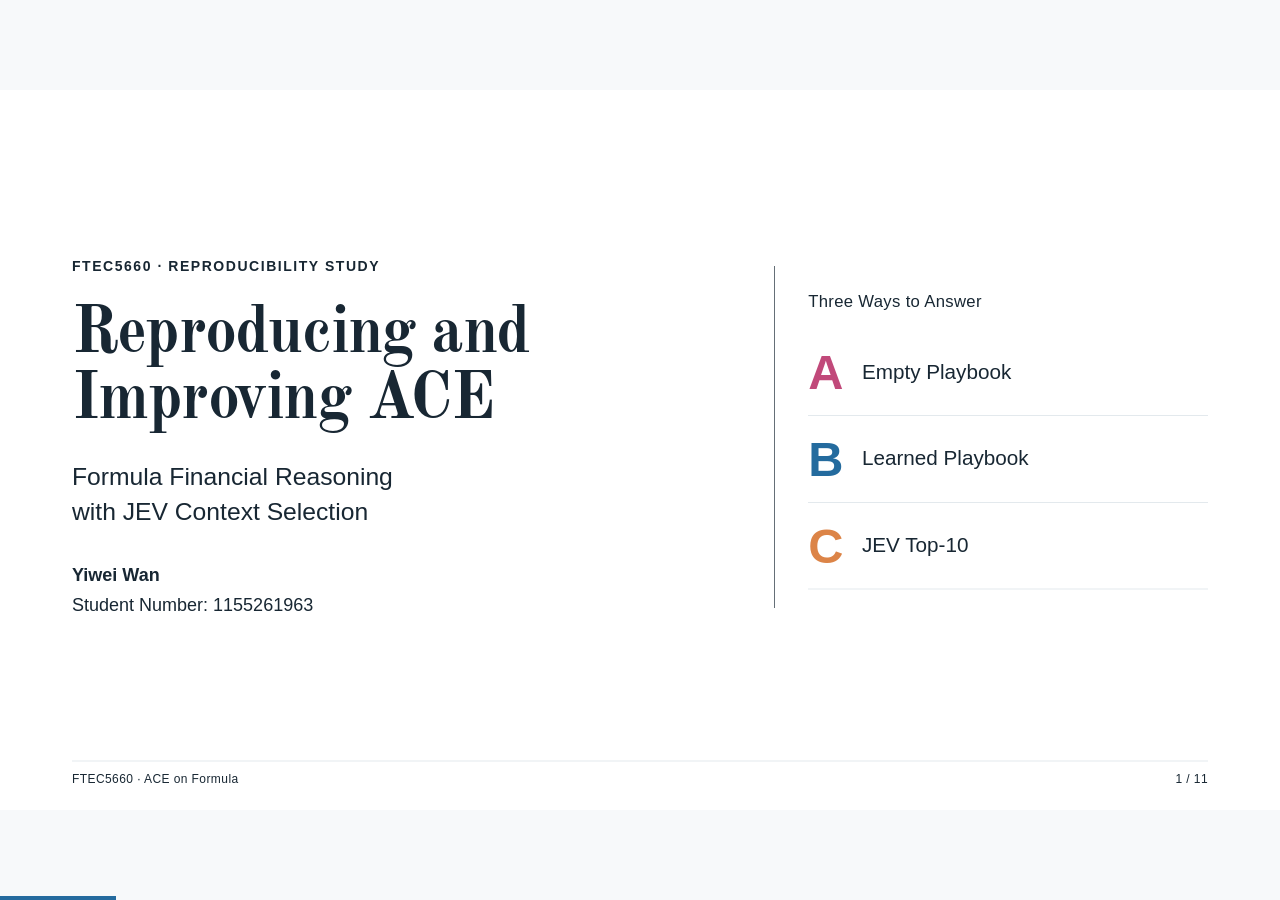
==== FTEC5660/Reproducibility/docs/presentation/index.html @ 2735121e "完善 2026-10-28 18:30:29" ====
<!DOCTYPE html>
<html lang="en" data-themes="academic-paper,bauhaus,xiaohongshu-white" data-theme="academic-paper">
<head><meta charset="utf-8"><meta name="viewport" content="width=device-width, initial-scale=1"><title>ACE on Formula — Yiwei Wan</title>
<link rel="stylesheet" href="assets/base.css"><link rel="stylesheet" id="theme-link" href="assets/themes/academic-paper.css"><link rel="stylesheet" href="slides.css"></head>
<body class="tpl-presenter-mode-reveal ace-talk"><!-- Based on html-ppt presenter-mode-reveal and single-page cover, flow-diagram, process-steps, kpi-grid, comparison, image-hero layouts. -->
<div class="deck"><section class="slide cover" data-title="Reproducing and Improving ACE" data-layout="presenter-mode-reveal"><div class="cover-grid"><div><p class="kicker">FTEC5660 · Reproducibility Study</p><h1 class="h1">Reproducing and<br>Improving ACE</h1><p class="cover-subtitle">Formula Financial Reasoning<br>with JEV Context Selection</p><div class="author"><b>Yiwei Wan</b><span>Student Number: 1155261963</span></div></div><div class="cover-side"><div class="cover-label">Three Ways to Answer</div><div class="cover-group tone-a"><b>A</b><span>Empty Playbook</span></div><div class="cover-group tone-b"><b>B</b><span>Learned Playbook</span></div><div class="cover-group tone-c"><b>C</b><span>JEV Top-10</span></div></div></div><div class="deck-footer"><span>FTEC5660 · ACE on Formula</span><span class="slide-number" data-current="1" data-total="11"></span></div><aside class="notes"><p>Hello, I am Yiwei Wan, student number 1155261963. This project reproduces ACE on the Formula financial reasoning task and adds JEV to select useful experience for each question.</p><p>I ask two questions: can a learned playbook improve answer accuracy, and can selective retrieval reduce the cost of using that playbook? I will explain the setup, compare the results, and discuss the <strong>trade-off</strong> between accuracy, response time, and cost.</p></aside></section><section class="slide " data-title="How ACE Learns" data-layout="presenter-mode-reveal"><p class="kicker">01 · Method</p><h2 class="h2">How ACE Learns</h2><p class="statement">Improve the context. Keep the model weights fixed.</p><div class="flow roles"><div class="node tone-b"><svg class="line-icon" viewBox="0 0 32 32" aria-hidden="true" fill="none" stroke="currentColor" stroke-width="1.8" stroke-linecap="round" stroke-linejoin="round"><path d="M7 5h18v22H7zM11 10h10M11 15h10M11 20h6"/></svg><h3>Generator</h3><p>Answer with the<br>current playbook</p></div><div class="arr">→</div><div class="node tone-c"><svg class="line-icon" viewBox="0 0 32 32" aria-hidden="true" fill="none" stroke="currentColor" stroke-width="1.8" stroke-linecap="round" stroke-linejoin="round"><path d="M25 11a11 11 0 1 0 1 11M25 5v7h-7M16 10v7l5 3"/></svg><h3>Reflector</h3><p>Use training feedback<br>to extract lessons</p></div><div class="arr">→</div><div class="node tone-a"><svg class="line-icon" viewBox="0 0 32 32" aria-hidden="true" fill="none" stroke="currentColor" stroke-width="1.8" stroke-linecap="round" stroke-linejoin="round"><path d="M5 6h9l2 2 2-2h9v21h-9l-2 2-2-2H5zM16 8v21M9 12h4M19 12h4M9 17h4M19 17h4"/></svg><h3>Curator</h3><p>Add reusable entries<br>to the playbook</p></div></div><div class="feedback-loop"><span>↶</span><b>Updated Playbook → Next Question</b></div><div class="fact-strip"><span>One Model</span><span>Three Role Prompts</span><span>Up to 3 Reflection / Retry Rounds</span></div><div class="deck-footer"><span>FTEC5660 · ACE on Formula</span><span class="slide-number" data-current="2" data-total="11"></span></div><aside class="notes"><p>ACE improves the context given to a language model. It does not update the <strong>model&#x27;s weights</strong>. The learned information is stored in a text playbook.</p><p>Three roles use the <strong>same model</strong> with different prompts. The Generator answers a question. The Reflector uses the answer and training feedback to identify useful lessons. The Curator turns those lessons into new playbook entries.</p><p>When an answer is wrong, the Generator can try again using reflection. Later questions receive the updated playbook, so experience from earlier questions can help them.</p></aside></section><section class="slide " data-title="Model and Data" data-layout="presenter-mode-reveal"><p class="kicker">02 · Setup</p><h2 class="h2">Model and Data</h2><div class="grid g3 dataset"><div><div class="value">100</div><h3>Training Questions</h3></div><div><div class="value">50</div><h3>Validation Questions</h3></div><div><div class="value">200</div><h3>Test Questions</h3></div></div><div class="setup-grid"><div><h3>DeepSeek-V3.1-Terminus</h3><p class="body">temperature = 0<br>Thinking disabled<br>Maximum output: 4,096 tokens</p></div><div><h3>Controlled Comparison</h3><p class="body">50 formula categories<br>Same samples and question order<br>3 trials per group</p></div></div><p class="bottom-line">Original formulas and explanations are removed from the model input.</p><div class="deck-footer"><span>FTEC5660 · ACE on Formula</span><span class="slide-number" data-current="3" data-total="11"></span></div><aside class="notes"><p>I use DeepSeek-V3.1-Terminus with temperature zero and thinking disabled. Each response allows up to 4,096 tokens.</p><p>The experiment uses 100 training questions, 50 validation questions, and all 200 test questions. These cover the same 50 formulas. I sample two training questions and one validation question for each formula.</p><p>All groups use the <strong>same samples</strong> and question order, and each group has three trials. The original formula and explanation are removed from the model input. Relevant formulas may still be learned through the playbook.</p></aside></section><section class="slide " data-title="Three Experimental Groups" data-layout="presenter-mode-reveal"><p class="kicker">02 · Setup</p><h2 class="h2">Three Experimental Groups</h2><div class="grid g3 groups"><div class="group tone-a"><div class="group-letter">A</div><h3>Empty Playbook</h3><p>Answer test questions directly.</p><b>No learning</b></div><div class="group tone-b"><div class="group-letter">B</div><h3>Full Playbook</h3><p>Learn from an empty playbook.</p><b>100 training questions · 1 epoch</b></div><div class="group tone-c"><div class="group-letter">C</div><h3>JEV Top-10</h3><p>Reuse the matching B playbook.</p><b>No new training</b></div></div><div class="training-line"><span>Train B</span><i>→</i><span>Validate Every 20 Steps</span><i>→</i><span>Select Best Playbook</span><i>→</i><span>Test B / C</span></div><p class="bottom-line">C/01 ← B/01 &nbsp; · &nbsp; C/02 ← B/02 &nbsp; · &nbsp; C/03 ← B/03</p><div class="deck-footer"><span>FTEC5660 · ACE on Formula</span><span class="slide-number" data-current="4" data-total="11"></span></div><aside class="notes"><p>There are three groups. A answers the test questions with an empty playbook. B learns a playbook from the training questions. C reuses the <strong>best playbook</strong> from the matching B trial, but JEV selects ten entries for each test question.</p><p>For B, each trial starts from an empty playbook and processes the 100 training questions once. Incorrect answers allow up to three rounds of reflection and retry. Validation happens every twenty training steps. C does not repeat this training process.</p></aside></section><section class="slide " data-title="Validation Selects the Playbook" data-layout="presenter-mode-reveal"><p class="kicker">03 · Validation</p><h2 class="h2">Validation Selects the Playbook</h2><p class="statement">More experience does not guarantee higher accuracy.</p><figure class="chart wide"><img src="../images/report_validation.png" alt="B trial validation accuracy and playbook entry counts at steps 20, 40, 60, 80 and 100"></figure><div class="fact-strip checkpoints"><span>B/01: Step <b>100</b></span><span>B/02: Step <b>100</b></span><span>B/03: Step <b>80</b></span></div><div class="deck-footer"><span>FTEC5660 · ACE on Formula</span><span class="slide-number" data-current="5" data-total="11"></span></div><aside class="notes"><p>These curves show why I select a playbook using validation accuracy. Accuracy generally improves as the playbook grows, but more entries do not always help.</p><p>For example, B trial one falls from 82 percent at step forty to 80 percent at step sixty, then reaches 86 percent at the end. B trial three reaches 82 percent at both steps eighty and one hundred.</p><p>I save the playbook with the highest validation accuracy. When accuracies are equal, I keep the earlier version. This selects step eighty for B trial three.</p></aside></section><section class="slide " data-title="Reproducing the Accuracy Gain" data-layout="presenter-mode-reveal"><p class="kicker">04 · Reproduction</p><h2 class="h2">Reproducing the Accuracy Gain</h2><div class="result-lead"><strong>+13.67 <small>pp</small></strong><span>A: 69.17% → B: 82.83%</span></div><figure class="chart"><img src="../images/reproduction.png" alt="A and B test accuracies across three trials and comparison with the original paper"></figure><p class="bottom-line">Same improvement trend; different model version and smaller training / validation sets.</p><div class="deck-footer"><span>FTEC5660 · ACE on Formula</span><span class="slide-number" data-current="6" data-total="11"></span></div><aside class="notes"><p>The main reproduction result is the comparison between A and B. Mean accuracy increases from 69.17 percent with an empty playbook to 82.83 percent with the full playbook. That is a gain of <strong>13.67 percentage points</strong>. B performs better in all three trials.</p><p>The paper reports an increase from 67.5 to 85.5 percent. My result supports the same direction of improvement, but it is not an exact match. I use a different model version and smaller training and validation sets, so the conditions differ.</p></aside></section><section class="slide " data-title="JEV Score Top-10" data-layout="presenter-mode-reveal"><p class="kicker">05 · Modification</p><h2 class="h2">JEV Score Top-10</h2><div class="flow selection"><div class="node"><h3>Question<br>+ B Playbook</h3></div><div class="arr">→</div><div class="node tone-c"><svg class="line-icon" viewBox="0 0 32 32" aria-hidden="true" fill="none" stroke="currentColor" stroke-width="1.8" stroke-linecap="round" stroke-linejoin="round"><path d="M4 6h24L19 17v9l-6 3V17z"/></svg><h3>JEV Score</h3></div><div class="arr">→</div><div class="node tone-c"><div class="top-ten">10</div><h3>Selected Entries</h3></div><div class="arr">→</div><div class="node tone-b"><h3>Generator<br>Answers</h3></div></div><div class="grid g4 score-grid"><div><b>0</b><p>Unrelated</p></div><div><b>1</b><p>General or<br>topical reminder</p></div><div><b>2</b><p>Useful for a<br>supporting step</p></div><div><b>3</b><p>Core formula or<br>key calculation</p></div></div><p class="bottom-line">Rank by score · Break ties by original order · No ground-truth answer · No retraining</p><div class="deck-footer"><span>FTEC5660 · ACE on Formula</span><span class="slide-number" data-current="7" data-total="11"></span></div><aside class="notes"><p>My modification adds JEV before the Generator answers. JEV receives the question and the candidate playbook entries. It scores their relevance without receiving the correct answer or solving the question.</p><p>The criteria run from zero to three: unrelated, only generally related, useful for a supporting step, and directly useful for a core formula or key calculation.</p><p>I select the ten highest scores. Ties keep the original playbook order, and selected entries are presented in that order. The original playbook stays unchanged, and C requires <strong>no new training</strong>.</p></aside></section><section class="slide " data-title="Accuracy and Context After Filtering" data-layout="presenter-mode-reveal"><p class="kicker">06 · Modification Results</p><h2 class="h2">Accuracy and Context After Filtering</h2><div class="split-stats"><div><strong>−2.33 <small>pp</small></strong><span>Test Accuracy: B → C</span></div><div><strong>−79.96<small>%</small></strong><span>DeepSeek Token Usage</span></div></div><figure class="chart"><img src="../images/jev_results.png" alt="B and C paired accuracies and DeepSeek and JEV token usage per 200 test questions"></figure><p class="bottom-line">C accuracy: <b>80.50%</b> &nbsp; · &nbsp; Extra JEV usage: <b>4.507M tokens per test</b></p><div class="deck-footer"><span>FTEC5660 · ACE on Formula</span><span class="slide-number" data-current="8" data-total="11"></span></div><aside class="notes"><p>Filtering reduces accuracy from B&#x27;s 82.83 percent to C&#x27;s 80.50 percent. The average loss is <strong>2.33 percentage points</strong>. The three paired trials lose five, one, and one percentage points.</p><p>At the same time, average DeepSeek token usage per test falls from 1.643 million to about 329,000, a reduction of 79.96 percent. JEV adds about 4.507 million tokens of its own usage.</p><p>The reduction in DeepSeek token usage is large, but JEV adds its own usage. We need to compare the combined model cost, not just DeepSeek tokens.</p></aside></section><section class="slide " data-title="Time and Test Cost" data-layout="presenter-mode-reveal"><p class="kicker">06 · Modification Results</p><h2 class="h2">Time and Test Cost</h2><div class="split-stats"><div><strong>61.92<small>%</small></strong><span>Lower Total Test Cost: C vs B</span></div><div><strong>+1.05 <small>s</small></strong><span>Mean API Time / Question: C vs B</span></div></div><figure class="chart"><img src="../images/summary_response_cost.png" alt="Mean API time per question and combined DeepSeek and JEV test cost in USD for A, B and C"></figure><p class="bottom-line">C: $0.1975 DeepSeek + $0.1779 JEV = <b>$0.3754 / 200 test questions</b></p><p class="scope-line">Testing costs only. Playbook learning costs are excluded.</p><div class="deck-footer"><span>FTEC5660 · ACE on Formula</span><span class="slide-number" data-current="9" data-total="11"></span></div><aside class="notes"><p>Average API time per question is 11.07 seconds for A, 12.04 for B, and 13.09 for C. JEV adds about one second compared with the full-playbook approach.</p><p>The average total cost for 200 test questions is about $0.0803 for A, $0.9859 for B, and $0.3754 for C. C includes $0.1975 for DeepSeek and $0.1779 for JEV. Its combined test cost is about <strong>62 percent lower</strong> than B&#x27;s.</p><p>These costs cover testing, not playbook training. C exchanges a small accuracy loss and extra response time for a much lower test cost.</p></aside></section><section class="slide " data-title="Limitations and Next Steps" data-layout="presenter-mode-reveal"><p class="kicker">07 · Discussion</p><h2 class="h2">Limitations and Next Steps</h2><div class="limits-head"><span>Current Limitation</span><span>Next Step</span></div><div class="limit-row"><div><b>Different Model and Settings</b><p>Terminus, prompts, and training rounds</p></div><span>→</span><div><b>Align the Original Setup</b><p>Check whether the trend remains</p></div></div><div class="limit-row"><div><b>Smaller Learning Sets</b><p>100 training / 50 validation questions</p></div><span>→</span><div><b>Expand the Data</b><p>Test stability at a larger scale</p></div></div><div class="limit-row"><div><b>Only Fixed Top-10</b><p>No random or keyword baseline</p></div><span>→</span><div><b>Compare Selection Methods</b><p>Choose k on the validation set</p></div></div><p class="bottom-line">The accuracy loss may reflect selection size, ranking quality, or missing key rules.</p><div class="deck-footer"><span>FTEC5660 · ACE on Formula</span><span class="slide-number" data-current="10" data-total="11"></span></div><aside class="notes"><p>There are two main limitations. First, the sampled data and different model version prevent an exact comparison with the paper. A larger experiment with closer settings would provide stronger evidence.</p><p>Second, I test only a fixed top-ten strategy. There is no comparison with other selection sizes, random selection, or keyword retrieval. I cannot tell whether the accuracy loss mainly comes from keeping too few entries or from the relevance ranking.</p><p>Next, I would choose the selection size on the validation set, compare retrieval methods, and inspect missing or conflicting calculation rules.</p></aside></section><section class="slide " data-title="Main Conclusions" data-layout="presenter-mode-reveal"><p class="kicker">08 · Conclusions</p><h2 class="h2">Learn Experience. Retrieve Selectively.</h2><div class="takeaways"><div><span class="takeaway-num">01</span><div><h3>Playbooks Improve Accuracy</h3><p>Full ACE: 69.17% → 82.83%</p></div><b class="tone-b">+13.67 pp</b></div><div><span class="takeaway-num">02</span><div><h3>Selection Reduces Test Cost</h3><p>JEV top-10: $0.9859 → $0.3754</p></div><b class="tone-c">−61.92%</b></div><div><span class="takeaway-num">03</span><div><h3>Choose the Trade-Off</h3><p>80.50% accuracy with a smaller DeepSeek context</p></div><b class="tone-a">80.50%</b></div></div><div class="source-links"><a href="https://arxiv.org/abs/2510.04618" target="_blank" rel="noopener">Official Paper ↗</a><a href="https://github.com/ace-agent/ace" target="_blank" rel="noopener">Official Code ↗</a><a href="https://github.com/dasi0227/CU-Courses/tree/main/FTEC5660/Reproducibility" target="_blank" rel="noopener">Experiment Repository ↗</a></div><div class="deck-footer"><span>FTEC5660 · ACE on Formula</span><span class="slide-number" data-current="11" data-total="11"></span></div><aside class="notes"><p>The main finding is that a learned playbook helps this financial reasoning task. Full-playbook ACE gives the highest accuracy in my experiment.</p><p>JEV top-ten filtering keeps most of that accuracy gain while reducing the combined test cost. It also adds response time and slightly lowers accuracy, so it is a <strong>trade-off</strong> rather than a universal best choice.</p><p>These results show that both learning useful experience and selecting it carefully matter. The next step is to test how much context is needed to preserve accuracy. Thank you.</p></aside></section></div>
<script>function fitDeck(){document.documentElement.style.setProperty('--deck-scale',Math.min(innerWidth/1920,innerHeight/1080));}fitDeck();addEventListener('resize',fitDeck);</script><script src="assets/runtime.js"></script></body></html>
---- FTEC5660/Reproducibility/docs/presentation/assets/base.css ----
/* html-ppt :: base.css — reset + shared tokens + layout primitives */
/* Default tokens. Themes in assets/themes/*.css override the :root block. */
:root {
  --bg: #ffffff;
  --bg-soft: #f7f7f8;
  --surface: #ffffff;
  --surface-2: #f2f2f4;
  --border: rgba(0,0,0,.08);
  --border-strong: rgba(0,0,0,.16);
  --text-1: #111216;
  --text-2: #55596a;
  --text-3: #8a8f9e;
  --accent: #3b6cff;
  --accent-2: #7a5cff;
  --accent-3: #ff5c8a;
  --good: #1aaf6c;
  --warn: #f5a524;
  --bad:  #e0445a;
  --grad: linear-gradient(135deg,#3b6cff,#7a5cff 55%,#ff5c8a);
  --grad-soft: linear-gradient(135deg,#eef2ff,#f5ecff 55%,#ffeef5);
  --radius: 18px;
  --radius-sm: 12px;
  --radius-lg: 26px;
  --shadow: 0 10px 30px rgba(18,24,40,.08), 0 2px 6px rgba(18,24,40,.04);
  --shadow-lg: 0 24px 60px rgba(18,24,40,.14), 0 6px 16px rgba(18,24,40,.06);
  --font-sans: 'Inter','Noto Sans SC',-apple-system,BlinkMacSystemFont,Helvetica,Arial,sans-serif;
  --font-serif: 'Playfair Display','Noto Serif SC',Georgia,serif;
  --font-mono: 'JetBrains Mono','IBM Plex Mono',SFMono-Regular,Menlo,monospace;
  --font-display: var(--font-sans);
  --letter-tight: -.03em;
  --letter-normal: -.01em;
  --ease: cubic-bezier(.4,0,.2,1);
}

*,*::before,*::after{box-sizing:border-box}
html,body{margin:0;padding:0;background:var(--bg);color:var(--text-1);
  font-family:var(--font-sans);font-weight:400;line-height:1.6;
  -webkit-font-smoothing:antialiased;-moz-osx-font-smoothing:grayscale;
  letter-spacing:var(--letter-normal)}
img,svg,video{max-width:100%;display:block}
a{color:var(--accent);text-decoration:none}
a:hover{text-decoration:underline}
code,kbd,pre,samp{font-family:var(--font-mono)}

/* ================= SLIDE SYSTEM ================= */
.deck{position:relative;width:100vw;height:100vh;overflow:hidden;background:var(--bg)}
.slide{
  position:absolute;inset:0;
  display:flex;flex-direction:column;justify-content:center;
  padding:72px 96px;
  box-sizing:border-box;
  opacity:0;pointer-events:none;
  transition:opacity .5s var(--ease), transform .5s var(--ease);
  transform:translateX(30px);
  overflow:hidden;
}
.slide.is-active{opacity:1;pointer-events:auto;transform:translateX(0);z-index:2}
.slide.is-prev{transform:translateX(-30px)}

/* single-page standalone (used when a layout file is opened directly) */
body.single .slide{position:relative;width:100vw;height:100vh;opacity:1;transform:none;pointer-events:auto}

/* ================= TYPOGRAPHY ================= */
.eyebrow{font-size:13px;font-weight:500;letter-spacing:.16em;text-transform:uppercase;color:var(--text-3)}
.kicker{font-size:14px;font-weight:600;color:var(--accent);letter-spacing:.08em;text-transform:uppercase}
h1.title,.h1{font-family:var(--font-display);font-size:72px;line-height:1.05;font-weight:800;letter-spacing:var(--letter-tight);margin:0 0 18px;color:var(--text-1)}
h2.title,.h2{font-family:var(--font-display);font-size:54px;line-height:1.1;font-weight:700;letter-spacing:var(--letter-tight);margin:0 0 14px}
h3,.h3{font-size:32px;line-height:1.2;font-weight:600;letter-spacing:var(--letter-normal);margin:0 0 10px}
h4,.h4{font-size:22px;line-height:1.3;font-weight:600;margin:0 0 8px}
.lede{font-size:22px;line-height:1.55;color:var(--text-2);font-weight:300;max-width:62ch}
.dim{color:var(--text-2)}
.dim2{color:var(--text-3)}
.mono{font-family:var(--font-mono)}
.serif{font-family:var(--font-serif)}
.gradient-text{background:var(--grad);-webkit-background-clip:text;background-clip:text;-webkit-text-fill-color:transparent;color:transparent}

/* ================= LAYOUT PRIMITIVES ================= */
.stack>*+*{margin-top:14px}
.row{display:flex;gap:24px;align-items:center}
.row.wrap{flex-wrap:wrap}
.grid{display:grid;gap:24px}
.g2{grid-template-columns:repeat(2,1fr)}
.g3{grid-template-columns:repeat(3,1fr)}
.g4{grid-template-columns:repeat(4,1fr)}
.center{display:flex;align-items:center;justify-content:center;text-align:center}
.fill{flex:1}
.sp-t{padding-top:24px}.sp-b{padding-bottom:24px}
.mt-s{margin-top:8px}.mt-m{margin-top:18px}.mt-l{margin-top:32px}
.mb-s{margin-bottom:8px}.mb-m{margin-bottom:18px}.mb-l{margin-bottom:32px}

/* ================= CARDS ================= */
.card{background:var(--surface);border:1px solid var(--border);border-radius:var(--radius);
  padding:26px 28px;box-shadow:var(--shadow);position:relative;overflow:hidden}
.card-soft{background:var(--surface-2);border:1px solid var(--border)}
.card-outline{background:transparent;border:1.5px solid var(--border-strong);box-shadow:none}
.card-accent{background:var(--surface);border-top:3px solid var(--accent)}
.card-hover{transition:transform .3s var(--ease),box-shadow .3s var(--ease)}
.card-hover:hover{transform:translateY(-4px);box-shadow:var(--shadow-lg)}

.pill{display:inline-block;padding:4px 12px;border-radius:999px;font-size:12px;font-weight:500;
  background:var(--surface-2);color:var(--text-2);border:1px solid var(--border)}
.pill-accent{background:color-mix(in srgb,var(--accent) 12%,transparent);color:var(--accent);border-color:color-mix(in srgb,var(--accent) 28%,transparent)}

/* ================= BARS / DIVIDERS ================= */
.divider{height:1px;background:var(--border);width:100%}
.divider-accent{height:3px;width:72px;background:var(--accent);border-radius:2px}

/* ================= CHROME (header/footer/progress) ================= */
.deck-header{position:absolute;top:24px;left:40px;right:40px;display:flex;align-items:center;justify-content:space-between;
  font-size:12px;color:var(--text-3);letter-spacing:.12em;text-transform:uppercase;z-index:10;pointer-events:none}
.deck-footer{position:absolute;bottom:24px;left:40px;right:40px;display:flex;align-items:center;justify-content:space-between;
  font-size:12px;color:var(--text-3);z-index:10;pointer-events:none}
.slide-number::before{content:attr(data-current)}
.slide-number::after{content:" / " attr(data-total)}
.progress-bar{position:fixed;left:0;right:0;bottom:0;height:3px;background:transparent;z-index:20}
.progress-bar > span{display:block;height:100%;width:0;background:var(--accent);transition:width .3s var(--ease)}

/* ================= PRESENTER / OVERVIEW ================= */
.notes{display:none!important}
.notes-overlay{position:fixed;inset:auto 0 0 0;max-height:42vh;background:rgba(20,22,30,.95);color:#e8ebf4;
  padding:20px 32px;font-size:16px;line-height:1.6;border-top:1px solid rgba(255,255,255,.1);transform:translateY(100%);
  transition:transform .3s var(--ease);z-index:40;overflow:auto;font-family:var(--font-sans)}
.notes-overlay.open{transform:translateY(0)}
.overview{position:fixed;inset:0;background:rgba(10,12,18,.92);backdrop-filter:blur(12px);z-index:50;
  display:none;padding:40px;overflow:auto}
.overview.open{display:grid;grid-template-columns:repeat(4,1fr);gap:20px;align-content:start}
.overview .thumb{background:var(--surface);border:1px solid var(--border);border-radius:12px;
  aspect-ratio:16/9;overflow:hidden;cursor:pointer;position:relative;color:var(--text-1);padding:16px;
  font-size:11px;transition:transform .2s var(--ease)}
.overview .thumb:hover{transform:scale(1.04)}
.overview .thumb .n{position:absolute;top:8px;left:10px;font-weight:700;font-size:14px;color:var(--text-3)}
.overview .thumb .t{position:absolute;bottom:10px;left:14px;right:14px;font-weight:600;color:var(--text-1)}

/* ================= PRESENTER VIEW ================= */
/* Presenter view opens in a separate popup window (S key).
 * All presenter styles are self-contained in the popup HTML generated by runtime.js.
 * The audience window (this file) is NOT affected — it stays as normal deck view.
 * Only the .notes class below is needed to hide speaker notes from audience. */

/* ================= UTILITY ================= */
.hidden{display:none!important}
.nowrap{white-space:nowrap}
.tr{text-align:right}.tc{text-align:center}.tl{text-align:left}
.uppercase{text-transform:uppercase;letter-spacing:.12em}

/* ================= PRINT ================= */
@media print{
  .slide{position:relative;opacity:1!important;transform:none!important;page-break-after:always;height:100vh}
  .deck-header,.deck-footer,.progress-bar,.notes-overlay,.overview{display:none!important}
}


/* Presenter template styles merged into the shared stylesheet. */
/* tpl-presenter-mode-reveal · scoped styles
 * Presenter-mode demo deck. Inherits tokens from active theme.
 * Minimal overrides — focus is on content + notes structure.
 */

.tpl-presenter-mode-reveal .slide {
  padding: 72px 96px;
}

.tpl-presenter-mode-reveal .kicker {
  font-family: var(--font-mono, monospace);
  font-size: 13px;
  color: var(--text-3);
  letter-spacing: 0.14em;
  text-transform: uppercase;
  margin: 0 0 18px 0;
}

.tpl-presenter-mode-reveal .h1 {
  font-size: clamp(44px, 5.6vw, 76px);
  line-height: 1.12;
  letter-spacing: -0.02em;
  margin: 0 0 24px 0;
}

.tpl-presenter-mode-reveal .h2 {
  font-size: clamp(32px, 3.6vw, 48px);
  line-height: 1.22;
  letter-spacing: -0.01em;
  margin: 0 0 28px 0;
}

.tpl-presenter-mode-reveal .lede {
  font-size: 20px;
  line-height: 1.55;
  color: var(--text-2);
}

.tpl-presenter-mode-reveal .mono {
  font-family: var(--font-mono, monospace);
  font-size: 0.9em;
  padding: 2px 8px;
  border-radius: 6px;
  background: rgba(255,255,255,0.08);
  color: var(--accent, #58a6ff);
}

.tpl-presenter-mode-reveal .accent {
  color: var(--accent, #f0883e);
  font-weight: 700;
}

.tpl-presenter-mode-reveal .speaker {
  display: flex;
  align-items: center;
  gap: 12px;
  margin-top: 32px;
}
.tpl-presenter-mode-reveal .speaker .av {
  width: 42px;
  height: 42px;
  border-radius: 50%;
  background: linear-gradient(135deg, var(--accent, #58a6ff), #bc8cff);
}
.tpl-presenter-mode-reveal .speaker b {
  display: block;
  font-size: 16px;
}
.tpl-presenter-mode-reveal .speaker span {
  font-size: 13px;
  color: var(--text-3);
}

/* Agenda rows */
.tpl-presenter-mode-reveal .agenda-row {
  display: grid;
  grid-template-columns: 48px 1fr auto;
  gap: 16px;
  align-items: center;
  padding: 14px 18px;
  border: 1px solid var(--border, rgba(255,255,255,0.1));
  border-radius: 10px;
  margin-bottom: 10px;
  background: var(--surface, rgba(255,255,255,0.03));
}
.tpl-presenter-mode-reveal .agenda-row .num {
  font-family: var(--font-mono, monospace);
  font-size: 14px;
  color: var(--accent, #58a6ff);
  font-weight: 700;
}
.tpl-presenter-mode-reveal .agenda-row .t {
  font-size: 17px;
  font-weight: 500;
  color: var(--text-1);
}
.tpl-presenter-mode-reveal .agenda-row .d {
  font-family: var(--font-mono, monospace);
  font-size: 12px;
  color: var(--text-3);
}

/* Cards */
.tpl-presenter-mode-reveal .card {
  background: var(--surface, rgba(255,255,255,0.03));
  border: 1px solid var(--border, rgba(255,255,255,0.1));
  border-radius: 12px;
  padding: 22px 24px;
}
.tpl-presenter-mode-reveal .card-accent {
  border-top: 3px solid var(--accent, #58a6ff);
}
.tpl-presenter-mode-reveal .card h4 {
  margin: 0 0 10px 0;
  font-size: 18px;
  color: var(--text-1);
}
.tpl-presenter-mode-reveal .card .dim {
  color: var(--text-2);
  font-size: 14px;
  line-height: 1.6;
  margin: 0;
}

/* Feature rows (presenter view features) */
.tpl-presenter-mode-reveal .feature-row {
  display: flex;
  gap: 14px;
  padding: 14px 0;
  border-bottom: 1px solid var(--border, rgba(255,255,255,0.08));
}
.tpl-presenter-mode-reveal .feature-row:last-child { border-bottom: none; }
.tpl-presenter-mode-reveal .feature-row .num {
  font-size: 24px;
  font-weight: 700;
  line-height: 1;
  flex-shrink: 0;
}
.tpl-presenter-mode-reveal .feature-row b {
  display: block;
  font-size: 17px;
  margin-bottom: 4px;
  color: var(--text-1);
}
.tpl-presenter-mode-reveal .feature-row .dim {
  font-size: 14px;
  color: var(--text-2);
  line-height: 1.55;
  margin: 0;
}
.tpl-presenter-mode-reveal .blue { color: #58a6ff; }
.tpl-presenter-mode-reveal .green { color: #3fb950; }
.tpl-presenter-mode-reveal .orange { color: #f0883e; }
.tpl-presenter-mode-reveal .purple { color: #bc8cff; }
.tpl-presenter-mode-reveal .red { color: #f85149; }

/* Rule rows (3 铁律) */
.tpl-presenter-mode-reveal .rule-row {
  display: grid;
  grid-template-columns: 56px 1fr;
  gap: 20px;
  align-items: start;
  padding: 18px 22px;
  border: 1px solid var(--border, rgba(255,255,255,0.1));
  border-radius: 12px;
  margin-bottom: 14px;
  background: var(--surface, rgba(255,255,255,0.03));
}
.tpl-presenter-mode-reveal .rule-row .num {
  font-size: 28px;
  font-weight: 800;
  font-family: var(--font-mono, monospace);
  line-height: 1;
}
.tpl-presenter-mode-reveal .rule-row b {
  display: block;
  font-size: 18px;
  margin-bottom: 6px;
  color: var(--text-1);
}
.tpl-presenter-mode-reveal .rule-row .dim {
  font-size: 15px;
  color: var(--text-2);
  line-height: 1.6;
  margin: 0;
}

/* Code block */
.tpl-presenter-mode-reveal .code-block {
  background: #0d1117;
  border: 1px solid rgba(255,255,255,0.1);
  border-radius: 12px;
  padding: 20px 26px;
  font-family: var(--font-mono, "SF Mono", monospace);
  font-size: 15px;
  line-height: 1.8;
  color: #e6edf3;
  white-space: pre-wrap;
  text-align: left;
}
.tpl-presenter-mode-reveal .code-block .comment { color: #8b949e; }
.tpl-presenter-mode-reveal .code-block .cmd { color: #3fb950; font-weight: 600; }
.tpl-presenter-mode-reveal .code-block .flag { color: #f0883e; }

/* Stack helper */
.tpl-presenter-mode-reveal .stack > * + * { margin-top: 0; }

/* Grid helpers */
.tpl-presenter-mode-reveal .grid { display: grid; gap: 20px; }
.tpl-presenter-mode-reveal .grid.g2 { grid-template-columns: 1fr 1fr; }
.tpl-presenter-mode-reveal .grid.g3 { grid-template-columns: repeat(3, 1fr); }

.tpl-presenter-mode-reveal .mt-m { margin-top: 20px; }
.tpl-presenter-mode-reveal .mt-l { margin-top: 32px; }
.tpl-presenter-mode-reveal .mt-s { margin-top: 10px; }
.tpl-presenter-mode-reveal .tc { text-align: center; }
---- FTEC5660/Reproducibility/docs/presentation/assets/themes/academic-paper.css ----
/* theme: academic-paper — 学术论文 */
:root{
  --bg:#fdfcf8;--bg-soft:#f7f5ed;--surface:#ffffff;--surface-2:#f5f3ea;
  --border:rgba(20,20,20,.14);--border-strong:rgba(20,20,20,.35);
  --text-1:#0a0a0a;--text-2:#333333;--text-3:#707070;
  --accent:#1a3a7a;--accent-2:#0a0a0a;--accent-3:#8a1a1a;
  --good:#1a5a2a;--warn:#8a6a1a;--bad:#8a1a1a;
  --grad:linear-gradient(135deg,#1a3a7a,#0a0a0a);
  --grad-soft:linear-gradient(135deg,#e8edf8,#f5f3ea);
  --radius:0px;--radius-sm:0px;--radius-lg:0px;
  --shadow:none;
  --shadow-lg:0 1px 2px rgba(0,0,0,.1);
  --font-sans:'Latin Modern Roman','Playfair Display','Noto Serif SC',Georgia,serif;
  --font-serif:'Latin Modern Roman','Playfair Display','Noto Serif SC',Georgia,serif;
  --font-display:'Latin Modern Roman','Playfair Display','Noto Serif SC',Georgia,serif;
}
body{font-family:var(--font-serif)}
h1.title,h2.title,.h1,.h2{font-weight:700;font-family:var(--font-serif)}
.card{border:1px solid var(--border);box-shadow:none}
.divider{background:var(--text-1);height:1px}
.divider-accent{background:var(--text-1);height:2px;width:100%}
a{color:var(--accent);text-decoration:underline}
.kicker{color:var(--accent);font-style:italic;text-transform:none;letter-spacing:0;font-weight:400}
---- FTEC5660/Reproducibility/docs/presentation/slides.css ----
@font-face{font-family:'Old Standard';src:url('assets/fonts/OldStandard-Regular.otf') format('opentype');font-weight:400;font-display:swap}
@font-face{font-family:'Old Standard';src:url('assets/fonts/OldStandard-Bold.otf') format('opentype');font-weight:700;font-display:swap}
:root{--group-a:#c1497a;--group-b:#246b9e;--group-c:#dc8447;}
html[data-theme="academic-paper"]{
 --bg:#fff;--bg-soft:#f7f9fa;--surface:#fff;--surface-2:#f0f4f6;
 --text-1:#182733;--text-2:#182733;--text-3:#182733;
 --border:#d5dfe5;--border-strong:#182733;
 --accent:#246b9e;--accent-2:#dc8447;--accent-3:#c1497a;
 --group-a:#c1497a;--group-b:#246b9e;--group-c:#dc8447;
 --font-sans:Arial,Helvetica,sans-serif;--font-serif:'Old Standard',Georgia,serif;--font-display:var(--font-serif);
 --radius:0px;--radius-sm:0px;--radius-lg:0px;--shadow:none;--shadow-lg:none;
}
html,body{width:100%;height:100%;overflow:hidden}
body.ace-talk{background:var(--bg-soft);font-family:var(--font-sans);letter-spacing:0}
.ace-talk .deck{position:absolute;left:50%;top:50%;width:1920px;height:1080px;transform:translate(-50%,-50%) scale(var(--deck-scale,1));transform-origin:center;background:var(--bg)}
.ace-talk .slide{padding:86px 108px 96px;justify-content:flex-start;transition:opacity .2s ease,transform .2s ease}
.ace-talk .kicker{font-family:var(--font-sans);font-size:21px;letter-spacing:.11em;text-transform:uppercase;font-style:normal;font-weight:600;color:var(--text-1);margin:0 0 17px}
.ace-talk .h1{font-family:var(--font-display);font-size:96px;line-height:1.04;letter-spacing:-.025em;margin:0 0 36px;font-weight:700}
.ace-talk .h2{font-family:var(--font-display);font-size:65px;line-height:1.12;letter-spacing:-.015em;margin:0 0 24px;font-weight:700}
.ace-talk h3{font-family:var(--font-sans);font-size:34px;line-height:1.25;margin:0 0 14px;letter-spacing:0}
.ace-talk p{margin-top:0}
.ace-talk .statement{font-size:34px;line-height:1.35;margin:3px 0 20px}
.ace-talk .body{font-size:31px;line-height:1.65;margin:15px 0 0}
.ace-talk .deck-footer{left:108px;right:108px;bottom:31px;font-size:18px;letter-spacing:.035em;color:var(--text-1);padding-top:13px;border-top:1px solid var(--border)}
.progress-bar{height:4px}
.ace-talk .tone-a{--tone:var(--group-a);color:var(--group-a)}
.ace-talk .tone-b{--tone:var(--group-b);color:var(--group-b)}
.ace-talk .tone-c{--tone:var(--group-c);color:var(--group-c)}
.ace-talk .grid{gap:35px}
.ace-talk .g3{grid-template-columns:repeat(3,1fr)}
.ace-talk .g4{grid-template-columns:repeat(4,1fr)}
.ace-talk .bottom-line{font-size:28px;line-height:1.4;margin:20px 0 0;color:var(--text-1)}
.ace-talk .scope-line{font-size:24px;line-height:1.35;margin:9px 0 0;color:var(--text-1)}
.ace-talk .cover-grid{height:100%;display:grid;grid-template-columns:1.48fr 1fr;gap:90px;align-items:center;padding-bottom:30px}
.ace-talk .cover .kicker{margin-bottom:35px}
.ace-talk .cover-subtitle{font-size:37px;line-height:1.45;margin:0 0 50px}
.ace-talk .author{display:flex;flex-direction:column;gap:6px;font-size:27px;line-height:1.4}
.ace-talk .cover-side{padding:32px 0 28px 50px;border-left:1px solid var(--border-strong)}
.ace-talk .cover-label{font-size:25px;letter-spacing:.02em;margin-bottom:23px}
.ace-talk .cover-group{display:flex;align-items:center;gap:28px;padding:28px 0;border-bottom:1px solid var(--border);white-space:nowrap}
.ace-talk .cover-group b{font-size:73px;line-height:1;font-weight:700}
.ace-talk .cover-group span{font-size:31px;color:var(--text-1)}
.ace-talk .flow{display:flex;gap:25px;align-items:center;margin:28px 0;max-width:none}
.ace-talk .node{flex:1;min-width:0;border:1px solid var(--border);padding:39px 26px;text-align:center;background:var(--surface)}
.ace-talk .roles .node{border-top:5px solid var(--tone);height:310px}
.ace-talk .node h3{color:var(--text-1);margin:15px 0 12px}
.ace-talk .node p{font-size:29px;line-height:1.45;color:var(--text-1);margin:0}
.ace-talk .arr{font-family:var(--font-sans);font-size:45px;line-height:1;color:var(--text-1);flex-shrink:0}
.ace-talk .line-icon{width:63px;height:63px;margin:0 auto}
.ace-talk .feedback-loop{display:flex;align-items:center;justify-content:center;gap:22px;padding:19px;margin:2px 0 28px;border-bottom:2px solid var(--border-strong);font-size:31px}
.ace-talk .feedback-loop span{font-size:55px;line-height:1;color:var(--group-b)}
.ace-talk .fact-strip{display:flex;align-items:center;justify-content:center;gap:35px;padding:17px 0;border-top:1px solid var(--border);border-bottom:1px solid var(--border);font-size:27px;line-height:1.35}
.ace-talk .fact-strip>span+span{border-left:1px solid var(--border);padding-left:35px}
.ace-talk .dataset{margin:30px 0 47px;border-top:2px solid var(--border-strong);border-bottom:1px solid var(--border);padding:27px 0}
.ace-talk .dataset>div{text-align:center;border-right:1px solid var(--border)}
.ace-talk .dataset>div:last-child{border-right:0}
.ace-talk .dataset .value{font-size:100px;line-height:1.08;font-weight:700;color:var(--group-b)}
.ace-talk .dataset h3{font-size:29px;margin-top:15px}
.ace-talk .setup-grid{display:grid;grid-template-columns:1fr 1fr;gap:100px;margin:0 35px 14px}
.ace-talk .setup-grid h3{font-size:33px}
.ace-talk .groups{margin:36px 0 42px}
.ace-talk .group{border-top:6px solid var(--tone);padding:28px 30px 27px;background:var(--surface);min-height:357px}
.ace-talk .group-letter{font-size:78px;font-weight:700;line-height:1;margin-bottom:17px}
.ace-talk .group h3{color:var(--text-1);font-size:33px}
.ace-talk .group p{font-size:28px;line-height:1.4;color:var(--text-1);min-height:80px;margin:19px 0}
.ace-talk .group>b{color:var(--text-1);font-size:24px;font-weight:600}
.ace-talk .training-line{display:flex;align-items:center;justify-content:space-between;gap:20px;border-top:1px solid var(--border);border-bottom:1px solid var(--border);padding:27px 10px;font-size:26px;font-weight:600;white-space:nowrap}
.ace-talk .training-line i{font-style:normal;font-size:33px;color:var(--accent)}
.ace-talk figure.chart{display:flex;align-items:center;justify-content:center;margin:5px auto 0;width:100%;height:555px;flex-shrink:0}
.ace-talk .chart img{height:auto;width:auto;max-height:100%;max-width:100%;object-fit:contain}
.ace-talk .chart.wide{height:572px}
.ace-talk .checkpoints{margin:4px 0 0}
.ace-talk .result-lead{display:flex;align-items:baseline;gap:42px;line-height:1.1;margin:5px 0 5px}
.ace-talk .result-lead strong{font-size:80px;color:var(--group-b)}
.ace-talk .result-lead small{font-size:37px}
.ace-talk .result-lead span{font-size:34px}
.ace-talk .result-lead+.chart{height:555px}
.ace-talk .selection{margin:32px 0 35px;gap:24px}
.ace-talk .selection .node{height:205px;padding:25px 14px;display:flex;flex-direction:column;align-items:center;justify-content:center}
.ace-talk .selection .node h3{font-size:30px;line-height:1.3;margin:9px 0 0}
.ace-talk .selection .node .line-icon{height:55px;width:55px}
.ace-talk .top-ten{font-size:66px;font-weight:700;line-height:1}
.ace-talk .score-grid{margin:12px 0 22px;border-top:1px solid var(--border);border-bottom:1px solid var(--border);padding:24px 0;gap:20px}
.ace-talk .score-grid>div{text-align:center;border-right:1px solid var(--border)}
.ace-talk .score-grid>div:last-child{border:0}
.ace-talk .score-grid b{font-size:55px;color:var(--group-b)}
.ace-talk .score-grid p{font-size:28px;line-height:1.35;margin:6px 0 2px}
.ace-talk .split-stats{display:grid;grid-template-columns:1fr 1fr;gap:50px;margin:0 0 3px}
.ace-talk .split-stats>div{display:flex;align-items:baseline;gap:25px}
.ace-talk .split-stats strong{font-size:68px;line-height:1.1;color:var(--group-c);white-space:nowrap}
.ace-talk .split-stats small{font-size:31px}
.ace-talk .split-stats span{font-size:25px;line-height:1.25;max-width:280px}
.ace-talk .split-stats+.chart{height:540px}
.ace-talk .limits-head{display:grid;grid-template-columns:1fr 1fr;gap:100px;margin:23px 0 10px;font-size:25px;font-weight:700;color:var(--group-b);padding:0 25px}
.ace-talk .limit-row{display:grid;grid-template-columns:1fr 70px 1fr;gap:25px;align-items:center;padding:26px 25px;border-top:1px solid var(--border)}
.ace-talk .limit-row b{font-size:31px;font-weight:700}
.ace-talk .limit-row p{font-size:27px;margin:9px 0 0;line-height:1.35}
.ace-talk .limit-row>span{font-size:42px;color:var(--accent)}
.ace-talk .takeaways{margin:27px 0 33px}
.ace-talk .takeaways>div{display:grid;grid-template-columns:85px 1fr 310px;gap:30px;align-items:center;border-top:1px solid var(--border);padding:25px 12px}
.ace-talk .takeaways>div:last-child{border-bottom:1px solid var(--border)}
.ace-talk .takeaway-num{font-size:33px;font-weight:600}
.ace-talk .takeaways h3{font-size:34px;margin:0 0 8px}
.ace-talk .takeaways p{font-size:29px;line-height:1.35;margin:0}
.ace-talk .takeaways>div>b{font-size:57px;white-space:nowrap;text-align:right}
.ace-talk .source-links{display:flex;gap:45px;font-size:24px;line-height:1.4;margin:13px 10px 0}
.ace-talk .source-links a{color:var(--accent);text-decoration:none;border-bottom:1px solid var(--accent)}
@media print{
 @page{size:1920px 1080px;margin:0}
 html,body{height:auto;overflow:visible;background:var(--bg)}
 .ace-talk .deck{position:static;left:0;top:0;transform:none;width:1920px;height:auto;overflow:visible}
 .ace-talk .slide{position:relative;height:1080px;width:1920px;opacity:1;transform:none;page-break-after:always;break-after:page}
 .ace-talk .deck-footer{display:flex}
 .notes,.notes-overlay,.overview,.progress-bar{display:none!important}
}

/* Theme appearance changes; experimental group colors stay fixed across themes. */
html[data-theme="bauhaus"]{
 --font-sans:Arial,Helvetica,sans-serif;
 --font-display:'Arial Black',Arial,Helvetica,sans-serif;
 --font-serif:'Old Standard',Georgia,serif;
}
html[data-theme="xiaohongshu-white"]{
 --font-sans:Arial,Helvetica,sans-serif;
 --font-display:'Old Standard',Georgia,serif;
 --font-serif:'Old Standard',Georgia,serif;
}
.ace-talk .node,.ace-talk .group{border-radius:var(--radius);box-shadow:var(--shadow)}
html[data-theme="bauhaus"] .cover-side{border-left-width:5px}
html[data-theme="bauhaus"] .node{border-width:2px}
html[data-theme="bauhaus"] .roles .node{border-top-width:6px}
html[data-theme="bauhaus"] .group{border:2px solid var(--border);border-top:8px solid var(--tone)}
html[data-theme="xiaohongshu-white"] .cover-side{border-left:4px solid var(--accent)}
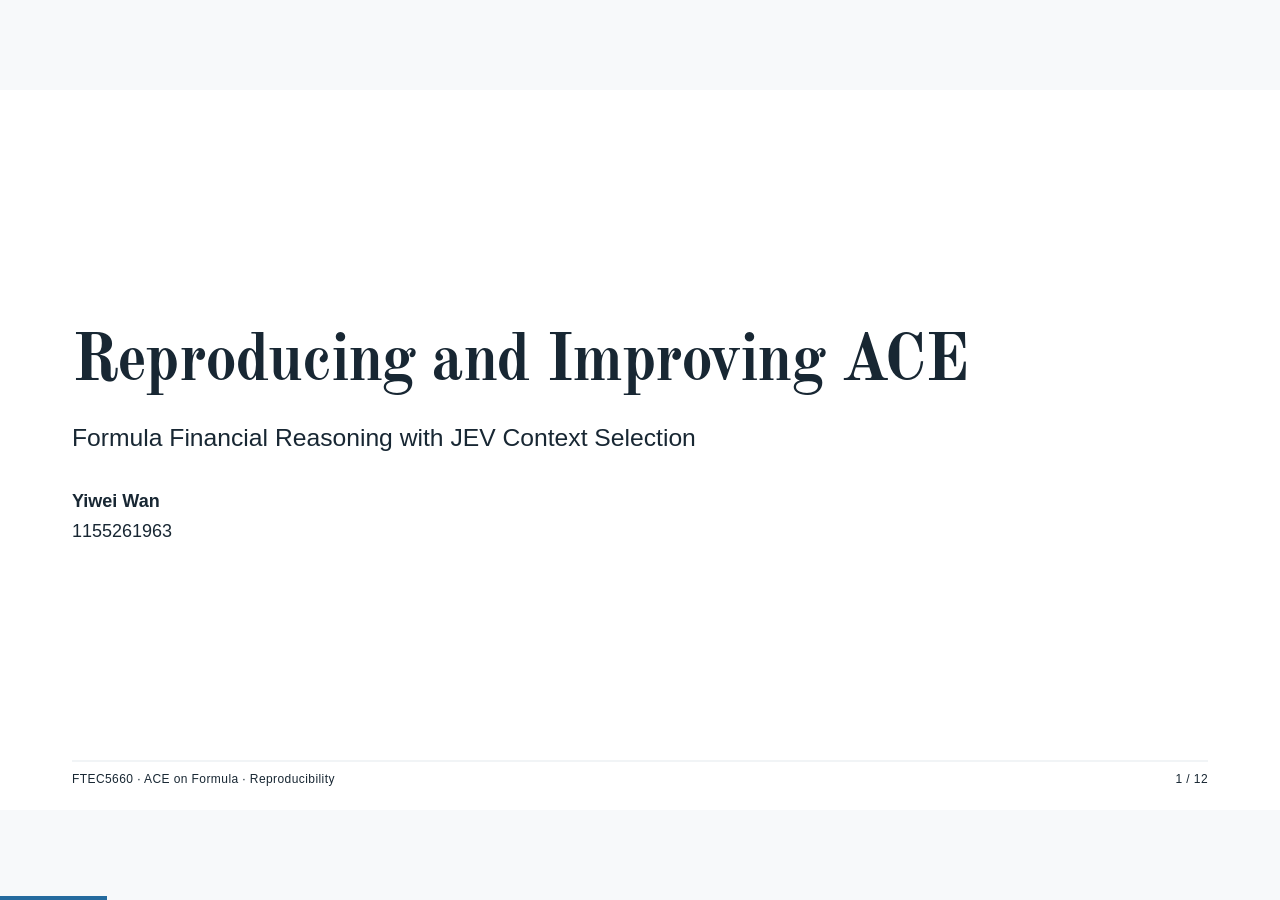
==== commit a45926da: "完善 2026-10-28 23:18:44" ====
--- a/FTEC5660/Reproducibility/docs/presentation/index.html
+++ b/FTEC5660/Reproducibility/docs/presentation/index.html
@@ -3,5 +3,5 @@
 <head><meta charset="utf-8"><meta name="viewport" content="width=device-width, initial-scale=1"><title>ACE on Formula — Yiwei Wan</title>
 <link rel="stylesheet" href="assets/base.css"><link rel="stylesheet" id="theme-link" href="assets/themes/academic-paper.css"><link rel="stylesheet" href="slides.css"></head>
 <body class="tpl-presenter-mode-reveal ace-talk"><!-- Based on html-ppt presenter-mode-reveal and single-page cover, flow-diagram, process-steps, kpi-grid, comparison, image-hero layouts. -->
-<div class="deck"><section class="slide cover" data-title="Reproducing and Improving ACE" data-layout="presenter-mode-reveal"><div class="cover-grid"><div><p class="kicker">FTEC5660 · Reproducibility Study</p><h1 class="h1">Reproducing and<br>Improving ACE</h1><p class="cover-subtitle">Formula Financial Reasoning<br>with JEV Context Selection</p><div class="author"><b>Yiwei Wan</b><span>Student Number: 1155261963</span></div></div><div class="cover-side"><div class="cover-label">Three Ways to Answer</div><div class="cover-group tone-a"><b>A</b><span>Empty Playbook</span></div><div class="cover-group tone-b"><b>B</b><span>Learned Playbook</span></div><div class="cover-group tone-c"><b>C</b><span>JEV Top-10</span></div></div></div><div class="deck-footer"><span>FTEC5660 · ACE on Formula</span><span class="slide-number" data-current="1" data-total="11"></span></div><aside class="notes"><p>Hello, I am Yiwei Wan, student number 1155261963. This project reproduces ACE on the Formula financial reasoning task and adds JEV to select useful experience for each question.</p><p>I ask two questions: can a learned playbook improve answer accuracy, and can selective retrieval reduce the cost of using that playbook? I will explain the setup, compare the results, and discuss the <strong>trade-off</strong> between accuracy, response time, and cost.</p></aside></section><section class="slide " data-title="How ACE Learns" data-layout="presenter-mode-reveal"><p class="kicker">01 · Method</p><h2 class="h2">How ACE Learns</h2><p class="statement">Improve the context. Keep the model weights fixed.</p><div class="flow roles"><div class="node tone-b"><svg class="line-icon" viewBox="0 0 32 32" aria-hidden="true" fill="none" stroke="currentColor" stroke-width="1.8" stroke-linecap="round" stroke-linejoin="round"><path d="M7 5h18v22H7zM11 10h10M11 15h10M11 20h6"/></svg><h3>Generator</h3><p>Answer with the<br>current playbook</p></div><div class="arr">→</div><div class="node tone-c"><svg class="line-icon" viewBox="0 0 32 32" aria-hidden="true" fill="none" stroke="currentColor" stroke-width="1.8" stroke-linecap="round" stroke-linejoin="round"><path d="M25 11a11 11 0 1 0 1 11M25 5v7h-7M16 10v7l5 3"/></svg><h3>Reflector</h3><p>Use training feedback<br>to extract lessons</p></div><div class="arr">→</div><div class="node tone-a"><svg class="line-icon" viewBox="0 0 32 32" aria-hidden="true" fill="none" stroke="currentColor" stroke-width="1.8" stroke-linecap="round" stroke-linejoin="round"><path d="M5 6h9l2 2 2-2h9v21h-9l-2 2-2-2H5zM16 8v21M9 12h4M19 12h4M9 17h4M19 17h4"/></svg><h3>Curator</h3><p>Add reusable entries<br>to the playbook</p></div></div><div class="feedback-loop"><span>↶</span><b>Updated Playbook → Next Question</b></div><div class="fact-strip"><span>One Model</span><span>Three Role Prompts</span><span>Up to 3 Reflection / Retry Rounds</span></div><div class="deck-footer"><span>FTEC5660 · ACE on Formula</span><span class="slide-number" data-current="2" data-total="11"></span></div><aside class="notes"><p>ACE improves the context given to a language model. It does not update the <strong>model&#x27;s weights</strong>. The learned information is stored in a text playbook.</p><p>Three roles use the <strong>same model</strong> with different prompts. The Generator answers a question. The Reflector uses the answer and training feedback to identify useful lessons. The Curator turns those lessons into new playbook entries.</p><p>When an answer is wrong, the Generator can try again using reflection. Later questions receive the updated playbook, so experience from earlier questions can help them.</p></aside></section><section class="slide " data-title="Model and Data" data-layout="presenter-mode-reveal"><p class="kicker">02 · Setup</p><h2 class="h2">Model and Data</h2><div class="grid g3 dataset"><div><div class="value">100</div><h3>Training Questions</h3></div><div><div class="value">50</div><h3>Validation Questions</h3></div><div><div class="value">200</div><h3>Test Questions</h3></div></div><div class="setup-grid"><div><h3>DeepSeek-V3.1-Terminus</h3><p class="body">temperature = 0<br>Thinking disabled<br>Maximum output: 4,096 tokens</p></div><div><h3>Controlled Comparison</h3><p class="body">50 formula categories<br>Same samples and question order<br>3 trials per group</p></div></div><p class="bottom-line">Original formulas and explanations are removed from the model input.</p><div class="deck-footer"><span>FTEC5660 · ACE on Formula</span><span class="slide-number" data-current="3" data-total="11"></span></div><aside class="notes"><p>I use DeepSeek-V3.1-Terminus with temperature zero and thinking disabled. Each response allows up to 4,096 tokens.</p><p>The experiment uses 100 training questions, 50 validation questions, and all 200 test questions. These cover the same 50 formulas. I sample two training questions and one validation question for each formula.</p><p>All groups use the <strong>same samples</strong> and question order, and each group has three trials. The original formula and explanation are removed from the model input. Relevant formulas may still be learned through the playbook.</p></aside></section><section class="slide " data-title="Three Experimental Groups" data-layout="presenter-mode-reveal"><p class="kicker">02 · Setup</p><h2 class="h2">Three Experimental Groups</h2><div class="grid g3 groups"><div class="group tone-a"><div class="group-letter">A</div><h3>Empty Playbook</h3><p>Answer test questions directly.</p><b>No learning</b></div><div class="group tone-b"><div class="group-letter">B</div><h3>Full Playbook</h3><p>Learn from an empty playbook.</p><b>100 training questions · 1 epoch</b></div><div class="group tone-c"><div class="group-letter">C</div><h3>JEV Top-10</h3><p>Reuse the matching B playbook.</p><b>No new training</b></div></div><div class="training-line"><span>Train B</span><i>→</i><span>Validate Every 20 Steps</span><i>→</i><span>Select Best Playbook</span><i>→</i><span>Test B / C</span></div><p class="bottom-line">C/01 ← B/01 &nbsp; · &nbsp; C/02 ← B/02 &nbsp; · &nbsp; C/03 ← B/03</p><div class="deck-footer"><span>FTEC5660 · ACE on Formula</span><span class="slide-number" data-current="4" data-total="11"></span></div><aside class="notes"><p>There are three groups. A answers the test questions with an empty playbook. B learns a playbook from the training questions. C reuses the <strong>best playbook</strong> from the matching B trial, but JEV selects ten entries for each test question.</p><p>For B, each trial starts from an empty playbook and processes the 100 training questions once. Incorrect answers allow up to three rounds of reflection and retry. Validation happens every twenty training steps. C does not repeat this training process.</p></aside></section><section class="slide " data-title="Validation Selects the Playbook" data-layout="presenter-mode-reveal"><p class="kicker">03 · Validation</p><h2 class="h2">Validation Selects the Playbook</h2><p class="statement">More experience does not guarantee higher accuracy.</p><figure class="chart wide"><img src="../images/report_validation.png" alt="B trial validation accuracy and playbook entry counts at steps 20, 40, 60, 80 and 100"></figure><div class="fact-strip checkpoints"><span>B/01: Step <b>100</b></span><span>B/02: Step <b>100</b></span><span>B/03: Step <b>80</b></span></div><div class="deck-footer"><span>FTEC5660 · ACE on Formula</span><span class="slide-number" data-current="5" data-total="11"></span></div><aside class="notes"><p>These curves show why I select a playbook using validation accuracy. Accuracy generally improves as the playbook grows, but more entries do not always help.</p><p>For example, B trial one falls from 82 percent at step forty to 80 percent at step sixty, then reaches 86 percent at the end. B trial three reaches 82 percent at both steps eighty and one hundred.</p><p>I save the playbook with the highest validation accuracy. When accuracies are equal, I keep the earlier version. This selects step eighty for B trial three.</p></aside></section><section class="slide " data-title="Reproducing the Accuracy Gain" data-layout="presenter-mode-reveal"><p class="kicker">04 · Reproduction</p><h2 class="h2">Reproducing the Accuracy Gain</h2><div class="result-lead"><strong>+13.67 <small>pp</small></strong><span>A: 69.17% → B: 82.83%</span></div><figure class="chart"><img src="../images/reproduction.png" alt="A and B test accuracies across three trials and comparison with the original paper"></figure><p class="bottom-line">Same improvement trend; different model version and smaller training / validation sets.</p><div class="deck-footer"><span>FTEC5660 · ACE on Formula</span><span class="slide-number" data-current="6" data-total="11"></span></div><aside class="notes"><p>The main reproduction result is the comparison between A and B. Mean accuracy increases from 69.17 percent with an empty playbook to 82.83 percent with the full playbook. That is a gain of <strong>13.67 percentage points</strong>. B performs better in all three trials.</p><p>The paper reports an increase from 67.5 to 85.5 percent. My result supports the same direction of improvement, but it is not an exact match. I use a different model version and smaller training and validation sets, so the conditions differ.</p></aside></section><section class="slide " data-title="JEV Score Top-10" data-layout="presenter-mode-reveal"><p class="kicker">05 · Modification</p><h2 class="h2">JEV Score Top-10</h2><div class="flow selection"><div class="node"><h3>Question<br>+ B Playbook</h3></div><div class="arr">→</div><div class="node tone-c"><svg class="line-icon" viewBox="0 0 32 32" aria-hidden="true" fill="none" stroke="currentColor" stroke-width="1.8" stroke-linecap="round" stroke-linejoin="round"><path d="M4 6h24L19 17v9l-6 3V17z"/></svg><h3>JEV Score</h3></div><div class="arr">→</div><div class="node tone-c"><div class="top-ten">10</div><h3>Selected Entries</h3></div><div class="arr">→</div><div class="node tone-b"><h3>Generator<br>Answers</h3></div></div><div class="grid g4 score-grid"><div><b>0</b><p>Unrelated</p></div><div><b>1</b><p>General or<br>topical reminder</p></div><div><b>2</b><p>Useful for a<br>supporting step</p></div><div><b>3</b><p>Core formula or<br>key calculation</p></div></div><p class="bottom-line">Rank by score · Break ties by original order · No ground-truth answer · No retraining</p><div class="deck-footer"><span>FTEC5660 · ACE on Formula</span><span class="slide-number" data-current="7" data-total="11"></span></div><aside class="notes"><p>My modification adds JEV before the Generator answers. JEV receives the question and the candidate playbook entries. It scores their relevance without receiving the correct answer or solving the question.</p><p>The criteria run from zero to three: unrelated, only generally related, useful for a supporting step, and directly useful for a core formula or key calculation.</p><p>I select the ten highest scores. Ties keep the original playbook order, and selected entries are presented in that order. The original playbook stays unchanged, and C requires <strong>no new training</strong>.</p></aside></section><section class="slide " data-title="Accuracy and Context After Filtering" data-layout="presenter-mode-reveal"><p class="kicker">06 · Modification Results</p><h2 class="h2">Accuracy and Context After Filtering</h2><div class="split-stats"><div><strong>−2.33 <small>pp</small></strong><span>Test Accuracy: B → C</span></div><div><strong>−79.96<small>%</small></strong><span>DeepSeek Token Usage</span></div></div><figure class="chart"><img src="../images/jev_results.png" alt="B and C paired accuracies and DeepSeek and JEV token usage per 200 test questions"></figure><p class="bottom-line">C accuracy: <b>80.50%</b> &nbsp; · &nbsp; Extra JEV usage: <b>4.507M tokens per test</b></p><div class="deck-footer"><span>FTEC5660 · ACE on Formula</span><span class="slide-number" data-current="8" data-total="11"></span></div><aside class="notes"><p>Filtering reduces accuracy from B&#x27;s 82.83 percent to C&#x27;s 80.50 percent. The average loss is <strong>2.33 percentage points</strong>. The three paired trials lose five, one, and one percentage points.</p><p>At the same time, average DeepSeek token usage per test falls from 1.643 million to about 329,000, a reduction of 79.96 percent. JEV adds about 4.507 million tokens of its own usage.</p><p>The reduction in DeepSeek token usage is large, but JEV adds its own usage. We need to compare the combined model cost, not just DeepSeek tokens.</p></aside></section><section class="slide " data-title="Time and Test Cost" data-layout="presenter-mode-reveal"><p class="kicker">06 · Modification Results</p><h2 class="h2">Time and Test Cost</h2><div class="split-stats"><div><strong>61.92<small>%</small></strong><span>Lower Total Test Cost: C vs B</span></div><div><strong>+1.05 <small>s</small></strong><span>Mean API Time / Question: C vs B</span></div></div><figure class="chart"><img src="../images/summary_response_cost.png" alt="Mean API time per question and combined DeepSeek and JEV test cost in USD for A, B and C"></figure><p class="bottom-line">C: $0.1975 DeepSeek + $0.1779 JEV = <b>$0.3754 / 200 test questions</b></p><p class="scope-line">Testing costs only. Playbook learning costs are excluded.</p><div class="deck-footer"><span>FTEC5660 · ACE on Formula</span><span class="slide-number" data-current="9" data-total="11"></span></div><aside class="notes"><p>Average API time per question is 11.07 seconds for A, 12.04 for B, and 13.09 for C. JEV adds about one second compared with the full-playbook approach.</p><p>The average total cost for 200 test questions is about $0.0803 for A, $0.9859 for B, and $0.3754 for C. C includes $0.1975 for DeepSeek and $0.1779 for JEV. Its combined test cost is about <strong>62 percent lower</strong> than B&#x27;s.</p><p>These costs cover testing, not playbook training. C exchanges a small accuracy loss and extra response time for a much lower test cost.</p></aside></section><section class="slide " data-title="Limitations and Next Steps" data-layout="presenter-mode-reveal"><p class="kicker">07 · Discussion</p><h2 class="h2">Limitations and Next Steps</h2><div class="limits-head"><span>Current Limitation</span><span>Next Step</span></div><div class="limit-row"><div><b>Different Model and Settings</b><p>Terminus, prompts, and training rounds</p></div><span>→</span><div><b>Align the Original Setup</b><p>Check whether the trend remains</p></div></div><div class="limit-row"><div><b>Smaller Learning Sets</b><p>100 training / 50 validation questions</p></div><span>→</span><div><b>Expand the Data</b><p>Test stability at a larger scale</p></div></div><div class="limit-row"><div><b>Only Fixed Top-10</b><p>No random or keyword baseline</p></div><span>→</span><div><b>Compare Selection Methods</b><p>Choose k on the validation set</p></div></div><p class="bottom-line">The accuracy loss may reflect selection size, ranking quality, or missing key rules.</p><div class="deck-footer"><span>FTEC5660 · ACE on Formula</span><span class="slide-number" data-current="10" data-total="11"></span></div><aside class="notes"><p>There are two main limitations. First, the sampled data and different model version prevent an exact comparison with the paper. A larger experiment with closer settings would provide stronger evidence.</p><p>Second, I test only a fixed top-ten strategy. There is no comparison with other selection sizes, random selection, or keyword retrieval. I cannot tell whether the accuracy loss mainly comes from keeping too few entries or from the relevance ranking.</p><p>Next, I would choose the selection size on the validation set, compare retrieval methods, and inspect missing or conflicting calculation rules.</p></aside></section><section class="slide " data-title="Main Conclusions" data-layout="presenter-mode-reveal"><p class="kicker">08 · Conclusions</p><h2 class="h2">Learn Experience. Retrieve Selectively.</h2><div class="takeaways"><div><span class="takeaway-num">01</span><div><h3>Playbooks Improve Accuracy</h3><p>Full ACE: 69.17% → 82.83%</p></div><b class="tone-b">+13.67 pp</b></div><div><span class="takeaway-num">02</span><div><h3>Selection Reduces Test Cost</h3><p>JEV top-10: $0.9859 → $0.3754</p></div><b class="tone-c">−61.92%</b></div><div><span class="takeaway-num">03</span><div><h3>Choose the Trade-Off</h3><p>80.50% accuracy with a smaller DeepSeek context</p></div><b class="tone-a">80.50%</b></div></div><div class="source-links"><a href="https://arxiv.org/abs/2510.04618" target="_blank" rel="noopener">Official Paper ↗</a><a href="https://github.com/ace-agent/ace" target="_blank" rel="noopener">Official Code ↗</a><a href="https://github.com/dasi0227/CU-Courses/tree/main/FTEC5660/Reproducibility" target="_blank" rel="noopener">Experiment Repository ↗</a></div><div class="deck-footer"><span>FTEC5660 · ACE on Formula</span><span class="slide-number" data-current="11" data-total="11"></span></div><aside class="notes"><p>The main finding is that a learned playbook helps this financial reasoning task. Full-playbook ACE gives the highest accuracy in my experiment.</p><p>JEV top-ten filtering keeps most of that accuracy gain while reducing the combined test cost. It also adds response time and slightly lowers accuracy, so it is a <strong>trade-off</strong> rather than a universal best choice.</p><p>These results show that both learning useful experience and selecting it carefully matter. The next step is to test how much context is needed to preserve accuracy. Thank you.</p></aside></section></div>
+<div class="deck"><section class="slide cover" data-title="Reproducing and Improving ACE" data-layout="presenter-mode-reveal"><div class="cover-grid"><div><h1 class="h1">Reproducing and Improving ACE</h1><p class="cover-subtitle">Formula Financial Reasoning with JEV Context Selection</p><div class="author"><b>Yiwei Wan</b><span>1155261963</span></div></div></div><div class="deck-footer"><span>FTEC5660 · ACE on Formula · Reproducibility</span><span class="slide-number" data-current="1" data-total="12"></span></div><aside class="notes"><p>Hello, I am Yiwei Wan, student number 1155261963. This project reproduces ACE on the Formula financial reasoning task and adds JEV to select useful experience for each question.</p><p>I ask two questions: can a learned playbook improve answer accuracy, and can selective retrieval reduce the cost of using that playbook? I will explain the setup, compare the results, and discuss the <strong>trade-off</strong> between accuracy, response time, and cost.</p></aside></section><section class="slide " data-title="How ACE Learns" data-layout="presenter-mode-reveal"><p class="kicker">01 · Method</p><h2 class="h2">How ACE Learns</h2><div class="flow roles"><div class="node tone-b"><svg class="line-icon" viewBox="0 0 32 32" aria-hidden="true" fill="none" stroke="currentColor" stroke-width="1.8" stroke-linecap="round" stroke-linejoin="round"><path d="M7 5h18v22H7zM11 10h10M11 15h10M11 20h6"/></svg><h3>Generator</h3><p>Answer with the<br>current playbook</p></div><div class="arr">→</div><div class="node tone-c"><svg class="line-icon" viewBox="0 0 32 32" aria-hidden="true" fill="none" stroke="currentColor" stroke-width="1.8" stroke-linecap="round" stroke-linejoin="round"><path d="M25 11a11 11 0 1 0 1 11M25 5v7h-7M16 10v7l5 3"/></svg><h3>Reflector</h3><p>Use training feedback<br>to extract lessons</p></div><div class="arr">→</div><div class="node tone-a"><svg class="line-icon" viewBox="0 0 32 32" aria-hidden="true" fill="none" stroke="currentColor" stroke-width="1.8" stroke-linecap="round" stroke-linejoin="round"><path d="M5 6h9l2 2 2-2h9v21h-9l-2 2-2-2H5zM16 8v21M9 12h4M19 12h4M9 17h4M19 17h4"/></svg><h3>Curator</h3><p>Add reusable entries<br>to the playbook</p></div></div><div class="feedback-loop"><b>Updated Playbook → Next Question</b></div><div class="fact-strip"><span>One Model</span><span>Three Role Prompts</span><span>Up to 3 Reflection / Retry Rounds</span></div><div class="deck-footer"><span>FTEC5660 · ACE on Formula · Reproducibility</span><span class="slide-number" data-current="2" data-total="12"></span></div><aside class="notes"><p>ACE improves the context given to a language model. It does not update the <strong>model&#x27;s weights</strong>. The learned information is stored in a text playbook.</p><p>Three roles use the <strong>same model</strong> with different prompts. The Generator answers a question. The Reflector uses the answer and training feedback to identify useful lessons. The Curator turns those lessons into new playbook entries.</p><p>When an answer is wrong, the Generator can try again using reflection. Later questions receive the updated playbook, so experience from earlier questions can help them.</p></aside></section><section class="slide " data-title="Model and Data" data-layout="presenter-mode-reveal"><p class="kicker">02 · Setup</p><h2 class="h2">Model and Data</h2><div class="grid g3 dataset"><div><div class="value">100</div><h3>Training Questions</h3></div><div><div class="value">50</div><h3>Validation Questions</h3></div><div><div class="value">200</div><h3>Test Questions</h3></div></div><div class="setup-grid"><div><h3>DeepSeek-V3.1-Terminus</h3><p class="body">temperature = 0<br>Thinking disabled<br>Maximum output: 4,096 tokens</p></div><div><h3>Controlled Comparison</h3><p class="body">50 formula categories<br>Same samples and question order<br>3 trials per group</p></div></div><div class="deck-footer"><span>FTEC5660 · ACE on Formula · Reproducibility</span><span class="slide-number" data-current="3" data-total="12"></span></div><aside class="notes"><p>I use DeepSeek-V3.1-Terminus with temperature zero and thinking disabled. Each response allows up to 4,096 tokens.</p><p>The experiment uses 100 training questions, 50 validation questions, and all 200 test questions. These cover the same 50 formulas. I sample two training questions and one validation question for each formula.</p><p>All groups use the <strong>same samples</strong> and question order, and each group has three trials. The original formula and explanation are removed from the model input. Relevant formulas may still be learned through the playbook.</p></aside></section><section class="slide " data-title="Three Experimental Groups" data-layout="presenter-mode-reveal"><p class="kicker">02 · Setup</p><h2 class="h2">Three Experimental Groups</h2><div class="grid g3 groups"><div class="group tone-a"><div class="group-letter">A</div><h3>Empty Playbook</h3><p>Answer test questions directly.</p><b>No learning</b></div><div class="group tone-b"><div class="group-letter">B</div><h3>Full Playbook</h3><p>Learn from an empty playbook.</p><b>100 training questions · 1 epoch</b></div><div class="group tone-c"><div class="group-letter">C</div><h3>JEV Top-10</h3><p>Reuse the matching B playbook.</p><b>No new training</b></div></div><div class="training-line"><span>Train B</span><i>→</i><span>Validate Every 20 Steps</span><i>→</i><span>Select Best Playbook</span><i>→</i><span>Test B / C</span></div><div class="deck-footer"><span>FTEC5660 · ACE on Formula · Reproducibility</span><span class="slide-number" data-current="4" data-total="12"></span></div><aside class="notes"><p>There are three groups. A answers the test questions with an empty playbook. B learns a playbook from the training questions. C reuses the <strong>best playbook</strong> from the matching B trial, but JEV selects ten entries for each test question.</p><p>For B, each trial starts from an empty playbook and processes the 100 training questions once. Incorrect answers allow up to three rounds of reflection and retry. Validation happens every twenty training steps. C does not repeat this training process.</p></aside></section><section class="slide " data-title="Validation Selects the Playbook" data-layout="presenter-mode-reveal"><p class="kicker">03 · Validation</p><h2 class="h2">Validation Selects the Playbook</h2><figure class="chart wide"><img src="../images/report_validation.png" alt="B trial validation accuracy and playbook entry counts at steps 20, 40, 60, 80 and 100"></figure><div class="deck-footer"><span>FTEC5660 · ACE on Formula · Reproducibility</span><span class="slide-number" data-current="5" data-total="12"></span></div><aside class="notes"><p>These curves show why I select a playbook using validation accuracy. Accuracy generally improves as the playbook grows, but more entries do not always help.</p><p>For example, B trial one falls from 82 percent at step forty to 80 percent at step sixty, then reaches 86 percent at the end. B trial three reaches 82 percent at both steps eighty and one hundred.</p><p>I save the playbook with the highest validation accuracy. When accuracies are equal, I keep the earlier version. This selects step eighty for B trial three.</p></aside></section><section class="slide " data-title="Reproducing the Accuracy Gain" data-layout="presenter-mode-reveal"><p class="kicker">04 · Reproduction</p><h2 class="h2">Reproducing the Accuracy Gain</h2><div class="reproduction-stats"><div class="result-lead"><strong>+13.67 <small>pp</small></strong><span>A: 69.17% → B: 82.83%</span></div><div class="result-lead"><strong>−2.67 <small>pp</small></strong><span>Paper ACE: 85.5% → B: 82.83%</span></div></div><figure class="chart"><img src="../images/reproduction.png" alt="A and B test accuracies across three trials and comparison with the original paper"></figure><div class="deck-footer"><span>FTEC5660 · ACE on Formula · Reproducibility</span><span class="slide-number" data-current="6" data-total="12"></span></div><aside class="notes"><p>The main reproduction result is the comparison between A and B. Mean accuracy increases from 69.17 percent with an empty playbook to 82.83 percent with the full playbook. That is a gain of <strong>13.67 percentage points</strong>. B performs better in all three trials.</p><p>The paper reports an increase from 67.5 to 85.5 percent. My result supports the same direction of improvement, but it is not an exact match. I use a different model version and smaller training and validation sets, so the conditions differ.</p></aside></section><section class="slide " data-title="JEV Score Top-10" data-layout="presenter-mode-reveal"><p class="kicker">05 · Modification</p><h2 class="h2">JEV Score Top-10</h2><div class="flow selection"><div class="node"><h3>Question<br>+ B Playbook</h3></div><div class="arr">→</div><div class="node tone-c"><svg class="line-icon" viewBox="0 0 32 32" aria-hidden="true" fill="none" stroke="currentColor" stroke-width="1.8" stroke-linecap="round" stroke-linejoin="round"><path d="M4 6h24L19 17v9l-6 3V17z"/></svg><h3>JEV Score</h3></div><div class="arr">→</div><div class="node tone-c"><div class="top-ten">10</div><h3>Selected Entries</h3></div><div class="arr">→</div><div class="node tone-b"><h3>Generator<br>Answers</h3></div></div><div class="grid g4 score-grid"><div><b>0</b><p>Unrelated</p></div><div><b>1</b><p>General or<br>topical reminder</p></div><div><b>2</b><p>Useful for a<br>supporting step</p></div><div><b>3</b><p>Core formula or<br>key calculation</p></div></div><div class="deck-footer"><span>FTEC5660 · ACE on Formula · Reproducibility</span><span class="slide-number" data-current="7" data-total="12"></span></div><aside class="notes"><p>My modification adds JEV before the Generator answers. JEV receives the question and the candidate playbook entries. It scores their relevance without receiving the correct answer or solving the question.</p><p>The criteria run from zero to three: unrelated, only generally related, useful for a supporting step, and directly useful for a core formula or key calculation.</p><p>I select the ten highest scores. Ties keep the original playbook order, and selected entries are presented in that order. The original playbook stays unchanged, and C requires <strong>no new training</strong>.</p></aside></section><section class="slide " data-title="Accuracy and Context After Filtering" data-layout="presenter-mode-reveal"><p class="kicker">06 · Modification Results</p><h2 class="h2">Accuracy and Context After Filtering</h2><div class="split-stats"><div><strong>−2.33 <small>pp</small></strong><span>Test Accuracy: B → C</span></div><div><strong>−79.96<small>%</small></strong><span>DeepSeek Token Usage</span></div></div><figure class="chart"><img src="../images/jev_results.png" alt="B and C paired accuracies and DeepSeek and JEV token usage per 200 test questions"></figure><div class="deck-footer"><span>FTEC5660 · ACE on Formula · Reproducibility</span><span class="slide-number" data-current="8" data-total="12"></span></div><aside class="notes"><p>Filtering reduces accuracy from B&#x27;s 82.83 percent to C&#x27;s 80.50 percent. The average loss is <strong>2.33 percentage points</strong>. The three paired trials lose five, one, and one percentage points.</p><p>At the same time, average DeepSeek token usage per test falls from 1.643 million to about 329,000, a reduction of 79.96 percent. JEV adds about 4.507 million tokens of its own usage.</p><p>The reduction in DeepSeek token usage is large, but JEV adds its own usage. We need to compare the combined model cost, not just DeepSeek tokens.</p></aside></section><section class="slide " data-title="Time and Test Cost" data-layout="presenter-mode-reveal"><p class="kicker">06 · Modification Results</p><h2 class="h2">Time and Test Cost</h2><div class="split-stats"><div><strong>+1.05 <small>s</small></strong><span>Mean API Time / Question: C vs B</span></div><div><strong>61.92<small>%</small></strong><span>Lower Total Test Cost: C vs B</span></div></div><figure class="chart"><img src="../images/summary_response_cost.png" alt="Mean API time per question and combined DeepSeek and JEV test cost in USD for A, B and C"></figure><div class="deck-footer"><span>FTEC5660 · ACE on Formula · Reproducibility</span><span class="slide-number" data-current="9" data-total="12"></span></div><aside class="notes"><p>Average API time per question is 11.07 seconds for A, 12.04 for B, and 13.09 for C. JEV adds about one second compared with the full-playbook approach.</p><p>The average total cost for 200 test questions is about $0.0803 for A, $0.9859 for B, and $0.3754 for C. C includes $0.1975 for DeepSeek and $0.1779 for JEV. Its combined test cost is about <strong>62 percent lower</strong> than B&#x27;s.</p><p>These costs cover testing, not playbook training. C exchanges a small accuracy loss and extra response time for a much lower test cost.</p></aside></section><section class="slide " data-title="Main Conclusions" data-layout="presenter-mode-reveal"><p class="kicker">07 · Conclusions</p><h2 class="h2">Learn Experience. Retrieve Selectively.</h2><div class="takeaways"><div><span class="takeaway-num">01</span><div><h3>Playbooks Improve Accuracy</h3><p>Full ACE: 69.17% → 82.83%</p></div><b class="tone-b">+13.67 pp</b></div><div><span class="takeaway-num">02</span><div><h3>Selection Reduces Test Cost</h3><p>JEV top-10: $0.9859 → $0.3754</p></div><b class="tone-c">−61.92%</b></div><div><span class="takeaway-num">03</span><div><h3>Choose the Trade-Off</h3><p>80.50% accuracy with a smaller DeepSeek context</p></div><b class="tone-a">80.50%</b></div></div><div class="deck-footer"><span>FTEC5660 · ACE on Formula · Reproducibility</span><span class="slide-number" data-current="10" data-total="12"></span></div><aside class="notes"><p>The main finding is that a learned playbook helps this financial reasoning task. Full-playbook ACE gives the highest accuracy in my experiment.</p><p>JEV top-ten filtering keeps most of that accuracy gain while reducing the combined test cost. It also adds response time and slightly lowers accuracy, so it is a <strong>trade-off</strong> rather than a universal best choice.</p><p>These results show that both learning useful experience and selecting it carefully matter. I will now discuss the limitations and next steps.</p></aside></section><section class="slide " data-title="Limitations and Next Steps" data-layout="presenter-mode-reveal"><p class="kicker">08 · Discussion</p><h2 class="h2">Limitations and Next Steps</h2><div class="limits-head"><span>Current Limitation</span><span>Next Step</span></div><div class="limit-row"><div><b>Different Model and Settings</b><p>Terminus, prompts, and training rounds</p></div><span>→</span><div><b>Align the Original Setup</b><p>Check whether the trend remains</p></div></div><div class="limit-row"><div><b>Smaller Learning Sets</b><p>100 training / 50 validation questions</p></div><span>→</span><div><b>Expand the Data</b><p>Test stability at a larger scale</p></div></div><div class="limit-row"><div><b>Only Fixed Top-10</b><p>No random or keyword baseline</p></div><span>→</span><div><b>Compare Selection Methods</b><p>Choose k on the validation set</p></div></div><div class="deck-footer"><span>FTEC5660 · ACE on Formula · Reproducibility</span><span class="slide-number" data-current="11" data-total="12"></span></div><aside class="notes"><p>There are two main limitations. First, the sampled data and different model version prevent an exact comparison with the paper. A larger experiment with closer settings would provide stronger evidence.</p><p>Second, I test only a fixed top-ten strategy. There is no comparison with other selection sizes, random selection, or keyword retrieval. I cannot tell whether the accuracy loss mainly comes from keeping too few entries or from the relevance ranking.</p><p>Next, I would choose the selection size on the validation set, compare retrieval methods, and inspect missing or conflicting calculation rules.</p></aside></section><section class="slide closing" data-title="Thank You" data-layout="thanks"><div class="closing-content"><h2 class="h1">Thank You</h2></div><div class="deck-footer"><span>FTEC5660 · ACE on Formula · Reproducibility</span><span class="slide-number" data-current="12" data-total="12"></span></div><aside class="notes"><p>Thank you for listening.</p></aside></section></div>
 <script>function fitDeck(){document.documentElement.style.setProperty('--deck-scale',Math.min(innerWidth/1920,innerHeight/1080));}fitDeck();addEventListener('resize',fitDeck);</script><script src="assets/runtime.js"></script></body></html>
--- a/FTEC5660/Reproducibility/docs/presentation/slides.css
+++ b/FTEC5660/Reproducibility/docs/presentation/slides.css
@@ -31,9 +31,10 @@
 .ace-talk .g4{grid-template-columns:repeat(4,1fr)}
 .ace-talk .bottom-line{font-size:28px;line-height:1.4;margin:20px 0 0;color:var(--text-1)}
 .ace-talk .scope-line{font-size:24px;line-height:1.35;margin:9px 0 0;color:var(--text-1)}
-.ace-talk .cover-grid{height:100%;display:grid;grid-template-columns:1.48fr 1fr;gap:90px;align-items:center;padding-bottom:30px}
+.ace-talk .cover-grid{height:100%;display:flex;flex-direction:column;justify-content:center;align-items:flex-start;padding-bottom:30px}
 .ace-talk .cover .kicker{margin-bottom:35px}
-.ace-talk .cover-subtitle{font-size:37px;line-height:1.45;margin:0 0 50px}
+.ace-talk .cover .h1{white-space:nowrap}
+.ace-talk .cover-subtitle{font-size:37px;line-height:1.45;margin:0 0 50px;white-space:nowrap}
 .ace-talk .author{display:flex;flex-direction:column;gap:6px;font-size:27px;line-height:1.4}
 .ace-talk .cover-side{padding:32px 0 28px 50px;border-left:1px solid var(--border-strong)}
 .ace-talk .cover-label{font-size:25px;letter-spacing:.02em;margin-bottom:23px}
@@ -47,7 +48,7 @@
 .ace-talk .node p{font-size:29px;line-height:1.45;color:var(--text-1);margin:0}
 .ace-talk .arr{font-family:var(--font-sans);font-size:45px;line-height:1;color:var(--text-1);flex-shrink:0}
 .ace-talk .line-icon{width:63px;height:63px;margin:0 auto}
-.ace-talk .feedback-loop{display:flex;align-items:center;justify-content:center;gap:22px;padding:19px;margin:2px 0 28px;border-bottom:2px solid var(--border-strong);font-size:31px}
+.ace-talk .feedback-loop{display:flex;align-items:center;justify-content:center;gap:22px;padding:19px;margin:2px 0 28px;border-bottom:0;font-size:31px}
 .ace-talk .feedback-loop span{font-size:55px;line-height:1;color:var(--group-b)}
 .ace-talk .fact-strip{display:flex;align-items:center;justify-content:center;gap:35px;padding:17px 0;border-top:1px solid var(--border);border-bottom:1px solid var(--border);font-size:27px;line-height:1.35}
 .ace-talk .fact-strip>span+span{border-left:1px solid var(--border);padding-left:35px}
@@ -131,3 +132,18 @@
 html[data-theme="bauhaus"] .roles .node{border-top-width:6px}
 html[data-theme="bauhaus"] .group{border:2px solid var(--border);border-top:8px solid var(--tone)}
 html[data-theme="xiaohongshu-white"] .cover-side{border-left:4px solid var(--accent)}
+
+/* Browser review: keep the feedback row unruled and both cost labels on one line. */
+.ace-talk .slide[data-title="How ACE Learns"] .fact-strip{border-top:0;border-bottom:0}
+.ace-talk .slide[data-title="Time and Test Cost"] .split-stats span{max-width:none;white-space:nowrap}
+
+/* Paired reproduction gains and the gap to the paper's offline ACE result. */
+.ace-talk .reproduction-stats{display:grid;grid-template-columns:1fr 1fr;gap:50px}
+.ace-talk .reproduction-stats .result-lead{gap:25px}
+.ace-talk .reproduction-stats .result-lead strong{font-size:68px;white-space:nowrap}
+.ace-talk .reproduction-stats .result-lead small{font-size:31px}
+.ace-talk .reproduction-stats .result-lead span{font-size:30px;white-space:nowrap}
+
+/* Minimal closing page, adapted from the thanks layout. */
+.ace-talk .slide.closing{justify-content:center;align-items:center;text-align:center}
+.ace-talk .closing .h1{font-size:130px;margin:0}
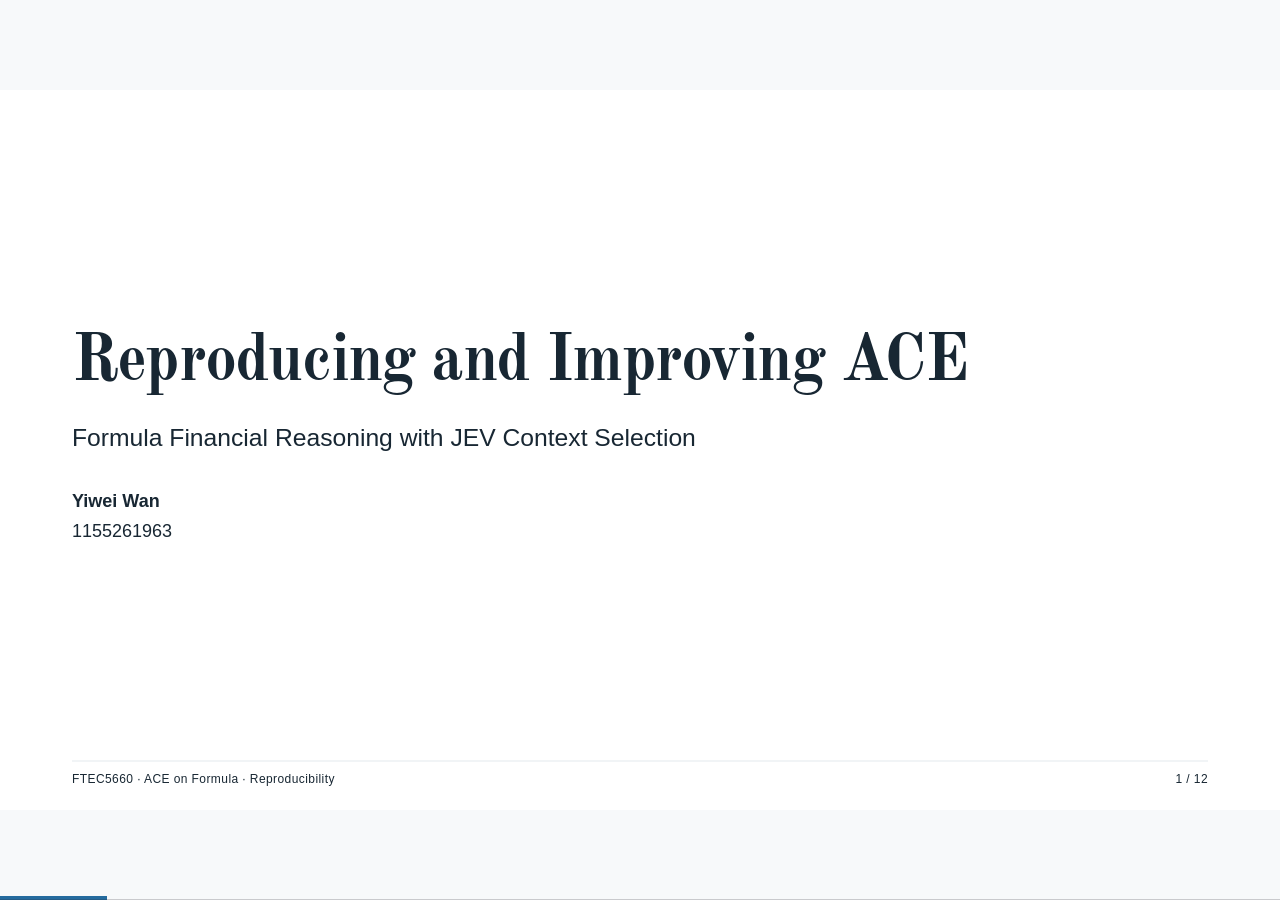
==== commit 0dabf08f: "完善 2026-11-13 21:02:42" ====
--- a/FTEC5660/Reproducibility/docs/presentation/index.html
+++ b/FTEC5660/Reproducibility/docs/presentation/index.html
@@ -3,5 +3,5 @@
 <head><meta charset="utf-8"><meta name="viewport" content="width=device-width, initial-scale=1"><title>ACE on Formula — Yiwei Wan</title>
 <link rel="stylesheet" href="assets/base.css"><link rel="stylesheet" id="theme-link" href="assets/themes/academic-paper.css"><link rel="stylesheet" href="slides.css"></head>
 <body class="tpl-presenter-mode-reveal ace-talk"><!-- Based on html-ppt presenter-mode-reveal and single-page cover, flow-diagram, process-steps, kpi-grid, comparison, image-hero layouts. -->
-<div class="deck"><section class="slide cover" data-title="Reproducing and Improving ACE" data-layout="presenter-mode-reveal"><div class="cover-grid"><div><h1 class="h1">Reproducing and Improving ACE</h1><p class="cover-subtitle">Formula Financial Reasoning with JEV Context Selection</p><div class="author"><b>Yiwei Wan</b><span>1155261963</span></div></div></div><div class="deck-footer"><span>FTEC5660 · ACE on Formula · Reproducibility</span><span class="slide-number" data-current="1" data-total="12"></span></div><aside class="notes"><p>Hello, I am Yiwei Wan, student number 1155261963. This project reproduces ACE on the Formula financial reasoning task and adds JEV to select useful experience for each question.</p><p>I ask two questions: can a learned playbook improve answer accuracy, and can selective retrieval reduce the cost of using that playbook? I will explain the setup, compare the results, and discuss the <strong>trade-off</strong> between accuracy, response time, and cost.</p></aside></section><section class="slide " data-title="How ACE Learns" data-layout="presenter-mode-reveal"><p class="kicker">01 · Method</p><h2 class="h2">How ACE Learns</h2><div class="flow roles"><div class="node tone-b"><svg class="line-icon" viewBox="0 0 32 32" aria-hidden="true" fill="none" stroke="currentColor" stroke-width="1.8" stroke-linecap="round" stroke-linejoin="round"><path d="M7 5h18v22H7zM11 10h10M11 15h10M11 20h6"/></svg><h3>Generator</h3><p>Answer with the<br>current playbook</p></div><div class="arr">→</div><div class="node tone-c"><svg class="line-icon" viewBox="0 0 32 32" aria-hidden="true" fill="none" stroke="currentColor" stroke-width="1.8" stroke-linecap="round" stroke-linejoin="round"><path d="M25 11a11 11 0 1 0 1 11M25 5v7h-7M16 10v7l5 3"/></svg><h3>Reflector</h3><p>Use training feedback<br>to extract lessons</p></div><div class="arr">→</div><div class="node tone-a"><svg class="line-icon" viewBox="0 0 32 32" aria-hidden="true" fill="none" stroke="currentColor" stroke-width="1.8" stroke-linecap="round" stroke-linejoin="round"><path d="M5 6h9l2 2 2-2h9v21h-9l-2 2-2-2H5zM16 8v21M9 12h4M19 12h4M9 17h4M19 17h4"/></svg><h3>Curator</h3><p>Add reusable entries<br>to the playbook</p></div></div><div class="feedback-loop"><b>Updated Playbook → Next Question</b></div><div class="fact-strip"><span>One Model</span><span>Three Role Prompts</span><span>Up to 3 Reflection / Retry Rounds</span></div><div class="deck-footer"><span>FTEC5660 · ACE on Formula · Reproducibility</span><span class="slide-number" data-current="2" data-total="12"></span></div><aside class="notes"><p>ACE improves the context given to a language model. It does not update the <strong>model&#x27;s weights</strong>. The learned information is stored in a text playbook.</p><p>Three roles use the <strong>same model</strong> with different prompts. The Generator answers a question. The Reflector uses the answer and training feedback to identify useful lessons. The Curator turns those lessons into new playbook entries.</p><p>When an answer is wrong, the Generator can try again using reflection. Later questions receive the updated playbook, so experience from earlier questions can help them.</p></aside></section><section class="slide " data-title="Model and Data" data-layout="presenter-mode-reveal"><p class="kicker">02 · Setup</p><h2 class="h2">Model and Data</h2><div class="grid g3 dataset"><div><div class="value">100</div><h3>Training Questions</h3></div><div><div class="value">50</div><h3>Validation Questions</h3></div><div><div class="value">200</div><h3>Test Questions</h3></div></div><div class="setup-grid"><div><h3>DeepSeek-V3.1-Terminus</h3><p class="body">temperature = 0<br>Thinking disabled<br>Maximum output: 4,096 tokens</p></div><div><h3>Controlled Comparison</h3><p class="body">50 formula categories<br>Same samples and question order<br>3 trials per group</p></div></div><div class="deck-footer"><span>FTEC5660 · ACE on Formula · Reproducibility</span><span class="slide-number" data-current="3" data-total="12"></span></div><aside class="notes"><p>I use DeepSeek-V3.1-Terminus with temperature zero and thinking disabled. Each response allows up to 4,096 tokens.</p><p>The experiment uses 100 training questions, 50 validation questions, and all 200 test questions. These cover the same 50 formulas. I sample two training questions and one validation question for each formula.</p><p>All groups use the <strong>same samples</strong> and question order, and each group has three trials. The original formula and explanation are removed from the model input. Relevant formulas may still be learned through the playbook.</p></aside></section><section class="slide " data-title="Three Experimental Groups" data-layout="presenter-mode-reveal"><p class="kicker">02 · Setup</p><h2 class="h2">Three Experimental Groups</h2><div class="grid g3 groups"><div class="group tone-a"><div class="group-letter">A</div><h3>Empty Playbook</h3><p>Answer test questions directly.</p><b>No learning</b></div><div class="group tone-b"><div class="group-letter">B</div><h3>Full Playbook</h3><p>Learn from an empty playbook.</p><b>100 training questions · 1 epoch</b></div><div class="group tone-c"><div class="group-letter">C</div><h3>JEV Top-10</h3><p>Reuse the matching B playbook.</p><b>No new training</b></div></div><div class="training-line"><span>Train B</span><i>→</i><span>Validate Every 20 Steps</span><i>→</i><span>Select Best Playbook</span><i>→</i><span>Test B / C</span></div><div class="deck-footer"><span>FTEC5660 · ACE on Formula · Reproducibility</span><span class="slide-number" data-current="4" data-total="12"></span></div><aside class="notes"><p>There are three groups. A answers the test questions with an empty playbook. B learns a playbook from the training questions. C reuses the <strong>best playbook</strong> from the matching B trial, but JEV selects ten entries for each test question.</p><p>For B, each trial starts from an empty playbook and processes the 100 training questions once. Incorrect answers allow up to three rounds of reflection and retry. Validation happens every twenty training steps. C does not repeat this training process.</p></aside></section><section class="slide " data-title="Validation Selects the Playbook" data-layout="presenter-mode-reveal"><p class="kicker">03 · Validation</p><h2 class="h2">Validation Selects the Playbook</h2><figure class="chart wide"><img src="../images/report_validation.png" alt="B trial validation accuracy and playbook entry counts at steps 20, 40, 60, 80 and 100"></figure><div class="deck-footer"><span>FTEC5660 · ACE on Formula · Reproducibility</span><span class="slide-number" data-current="5" data-total="12"></span></div><aside class="notes"><p>These curves show why I select a playbook using validation accuracy. Accuracy generally improves as the playbook grows, but more entries do not always help.</p><p>For example, B trial one falls from 82 percent at step forty to 80 percent at step sixty, then reaches 86 percent at the end. B trial three reaches 82 percent at both steps eighty and one hundred.</p><p>I save the playbook with the highest validation accuracy. When accuracies are equal, I keep the earlier version. This selects step eighty for B trial three.</p></aside></section><section class="slide " data-title="Reproducing the Accuracy Gain" data-layout="presenter-mode-reveal"><p class="kicker">04 · Reproduction</p><h2 class="h2">Reproducing the Accuracy Gain</h2><div class="reproduction-stats"><div class="result-lead"><strong>+13.67 <small>pp</small></strong><span>A: 69.17% → B: 82.83%</span></div><div class="result-lead"><strong>−2.67 <small>pp</small></strong><span>Paper ACE: 85.5% → B: 82.83%</span></div></div><figure class="chart"><img src="../images/reproduction.png" alt="A and B test accuracies across three trials and comparison with the original paper"></figure><div class="deck-footer"><span>FTEC5660 · ACE on Formula · Reproducibility</span><span class="slide-number" data-current="6" data-total="12"></span></div><aside class="notes"><p>The main reproduction result is the comparison between A and B. Mean accuracy increases from 69.17 percent with an empty playbook to 82.83 percent with the full playbook. That is a gain of <strong>13.67 percentage points</strong>. B performs better in all three trials.</p><p>The paper reports an increase from 67.5 to 85.5 percent. My result supports the same direction of improvement, but it is not an exact match. I use a different model version and smaller training and validation sets, so the conditions differ.</p></aside></section><section class="slide " data-title="JEV Score Top-10" data-layout="presenter-mode-reveal"><p class="kicker">05 · Modification</p><h2 class="h2">JEV Score Top-10</h2><div class="flow selection"><div class="node"><h3>Question<br>+ B Playbook</h3></div><div class="arr">→</div><div class="node tone-c"><svg class="line-icon" viewBox="0 0 32 32" aria-hidden="true" fill="none" stroke="currentColor" stroke-width="1.8" stroke-linecap="round" stroke-linejoin="round"><path d="M4 6h24L19 17v9l-6 3V17z"/></svg><h3>JEV Score</h3></div><div class="arr">→</div><div class="node tone-c"><div class="top-ten">10</div><h3>Selected Entries</h3></div><div class="arr">→</div><div class="node tone-b"><h3>Generator<br>Answers</h3></div></div><div class="grid g4 score-grid"><div><b>0</b><p>Unrelated</p></div><div><b>1</b><p>General or<br>topical reminder</p></div><div><b>2</b><p>Useful for a<br>supporting step</p></div><div><b>3</b><p>Core formula or<br>key calculation</p></div></div><div class="deck-footer"><span>FTEC5660 · ACE on Formula · Reproducibility</span><span class="slide-number" data-current="7" data-total="12"></span></div><aside class="notes"><p>My modification adds JEV before the Generator answers. JEV receives the question and the candidate playbook entries. It scores their relevance without receiving the correct answer or solving the question.</p><p>The criteria run from zero to three: unrelated, only generally related, useful for a supporting step, and directly useful for a core formula or key calculation.</p><p>I select the ten highest scores. Ties keep the original playbook order, and selected entries are presented in that order. The original playbook stays unchanged, and C requires <strong>no new training</strong>.</p></aside></section><section class="slide " data-title="Accuracy and Context After Filtering" data-layout="presenter-mode-reveal"><p class="kicker">06 · Modification Results</p><h2 class="h2">Accuracy and Context After Filtering</h2><div class="split-stats"><div><strong>−2.33 <small>pp</small></strong><span>Test Accuracy: B → C</span></div><div><strong>−79.96<small>%</small></strong><span>DeepSeek Token Usage</span></div></div><figure class="chart"><img src="../images/jev_results.png" alt="B and C paired accuracies and DeepSeek and JEV token usage per 200 test questions"></figure><div class="deck-footer"><span>FTEC5660 · ACE on Formula · Reproducibility</span><span class="slide-number" data-current="8" data-total="12"></span></div><aside class="notes"><p>Filtering reduces accuracy from B&#x27;s 82.83 percent to C&#x27;s 80.50 percent. The average loss is <strong>2.33 percentage points</strong>. The three paired trials lose five, one, and one percentage points.</p><p>At the same time, average DeepSeek token usage per test falls from 1.643 million to about 329,000, a reduction of 79.96 percent. JEV adds about 4.507 million tokens of its own usage.</p><p>The reduction in DeepSeek token usage is large, but JEV adds its own usage. We need to compare the combined model cost, not just DeepSeek tokens.</p></aside></section><section class="slide " data-title="Time and Test Cost" data-layout="presenter-mode-reveal"><p class="kicker">06 · Modification Results</p><h2 class="h2">Time and Test Cost</h2><div class="split-stats"><div><strong>+1.05 <small>s</small></strong><span>Mean API Time / Question: C vs B</span></div><div><strong>61.92<small>%</small></strong><span>Lower Total Test Cost: C vs B</span></div></div><figure class="chart"><img src="../images/summary_response_cost.png" alt="Mean API time per question and combined DeepSeek and JEV test cost in USD for A, B and C"></figure><div class="deck-footer"><span>FTEC5660 · ACE on Formula · Reproducibility</span><span class="slide-number" data-current="9" data-total="12"></span></div><aside class="notes"><p>Average API time per question is 11.07 seconds for A, 12.04 for B, and 13.09 for C. JEV adds about one second compared with the full-playbook approach.</p><p>The average total cost for 200 test questions is about $0.0803 for A, $0.9859 for B, and $0.3754 for C. C includes $0.1975 for DeepSeek and $0.1779 for JEV. Its combined test cost is about <strong>62 percent lower</strong> than B&#x27;s.</p><p>These costs cover testing, not playbook training. C exchanges a small accuracy loss and extra response time for a much lower test cost.</p></aside></section><section class="slide " data-title="Main Conclusions" data-layout="presenter-mode-reveal"><p class="kicker">07 · Conclusions</p><h2 class="h2">Learn Experience. Retrieve Selectively.</h2><div class="takeaways"><div><span class="takeaway-num">01</span><div><h3>Playbooks Improve Accuracy</h3><p>Full ACE: 69.17% → 82.83%</p></div><b class="tone-b">+13.67 pp</b></div><div><span class="takeaway-num">02</span><div><h3>Selection Reduces Test Cost</h3><p>JEV top-10: $0.9859 → $0.3754</p></div><b class="tone-c">−61.92%</b></div><div><span class="takeaway-num">03</span><div><h3>Choose the Trade-Off</h3><p>80.50% accuracy with a smaller DeepSeek context</p></div><b class="tone-a">80.50%</b></div></div><div class="deck-footer"><span>FTEC5660 · ACE on Formula · Reproducibility</span><span class="slide-number" data-current="10" data-total="12"></span></div><aside class="notes"><p>The main finding is that a learned playbook helps this financial reasoning task. Full-playbook ACE gives the highest accuracy in my experiment.</p><p>JEV top-ten filtering keeps most of that accuracy gain while reducing the combined test cost. It also adds response time and slightly lowers accuracy, so it is a <strong>trade-off</strong> rather than a universal best choice.</p><p>These results show that both learning useful experience and selecting it carefully matter. I will now discuss the limitations and next steps.</p></aside></section><section class="slide " data-title="Limitations and Next Steps" data-layout="presenter-mode-reveal"><p class="kicker">08 · Discussion</p><h2 class="h2">Limitations and Next Steps</h2><div class="limits-head"><span>Current Limitation</span><span>Next Step</span></div><div class="limit-row"><div><b>Different Model and Settings</b><p>Terminus, prompts, and training rounds</p></div><span>→</span><div><b>Align the Original Setup</b><p>Check whether the trend remains</p></div></div><div class="limit-row"><div><b>Smaller Learning Sets</b><p>100 training / 50 validation questions</p></div><span>→</span><div><b>Expand the Data</b><p>Test stability at a larger scale</p></div></div><div class="limit-row"><div><b>Only Fixed Top-10</b><p>No random or keyword baseline</p></div><span>→</span><div><b>Compare Selection Methods</b><p>Choose k on the validation set</p></div></div><div class="deck-footer"><span>FTEC5660 · ACE on Formula · Reproducibility</span><span class="slide-number" data-current="11" data-total="12"></span></div><aside class="notes"><p>There are two main limitations. First, the sampled data and different model version prevent an exact comparison with the paper. A larger experiment with closer settings would provide stronger evidence.</p><p>Second, I test only a fixed top-ten strategy. There is no comparison with other selection sizes, random selection, or keyword retrieval. I cannot tell whether the accuracy loss mainly comes from keeping too few entries or from the relevance ranking.</p><p>Next, I would choose the selection size on the validation set, compare retrieval methods, and inspect missing or conflicting calculation rules.</p></aside></section><section class="slide closing" data-title="Thank You" data-layout="thanks"><div class="closing-content"><h2 class="h1">Thank You</h2></div><div class="deck-footer"><span>FTEC5660 · ACE on Formula · Reproducibility</span><span class="slide-number" data-current="12" data-total="12"></span></div><aside class="notes"><p>Thank you for listening.</p></aside></section></div>
+<div class="deck"><section class="slide cover" data-title="Reproducing and Improving ACE" data-layout="presenter-mode-reveal"><div class="cover-grid"><div><h1 class="h1">Reproducing and Improving ACE</h1><p class="cover-subtitle">Formula Financial Reasoning with JEV Context Selection</p><div class="author"><b>Yiwei Wan</b><span>1155261963</span></div></div></div><div class="deck-footer"><span>FTEC5660 · ACE on Formula · Reproducibility</span><span class="slide-number" data-current="1" data-total="12"></span></div><aside class="notes"><p>My name is Yiwei Wan. For my course project, I reproduced <strong>Agentic Context Engineering</strong>, or ACE, on the Formula financial reasoning task.</p><p>I tested whether a playbook learned from training questions could improve accuracy. I then used JEV to select ten entries for each test question and measured how that affected accuracy and cost.</p></aside></section><section class="slide " data-title="How ACE Learns" data-layout="presenter-mode-reveal"><p class="kicker">01 · Method</p><h2 class="h2">How ACE Learns</h2><div class="flow roles"><div class="node tone-b"><svg class="line-icon" viewBox="0 0 32 32" aria-hidden="true" fill="none" stroke="currentColor" stroke-width="1.8" stroke-linecap="round" stroke-linejoin="round"><path d="M7 5h18v22H7zM11 10h10M11 15h10M11 20h6"/></svg><h3>Generator</h3><p>Answer with the<br>current playbook</p></div><div class="arr">→</div><div class="node tone-c"><svg class="line-icon" viewBox="0 0 32 32" aria-hidden="true" fill="none" stroke="currentColor" stroke-width="1.8" stroke-linecap="round" stroke-linejoin="round"><path d="M25 11a11 11 0 1 0 1 11M25 5v7h-7M16 10v7l5 3"/></svg><h3>Reflector</h3><p>Use training feedback<br>to extract lessons</p></div><div class="arr">→</div><div class="node tone-a"><svg class="line-icon" viewBox="0 0 32 32" aria-hidden="true" fill="none" stroke="currentColor" stroke-width="1.8" stroke-linecap="round" stroke-linejoin="round"><path d="M5 6h9l2 2 2-2h9v21h-9l-2 2-2-2H5zM16 8v21M9 12h4M19 12h4M9 17h4M19 17h4"/></svg><h3>Curator</h3><p>Add reusable entries<br>to the playbook</p></div></div><div class="feedback-loop"><b>Updated Playbook → Next Question</b></div><div class="fact-strip"><span>One Model</span><span>Three Role Prompts</span><span>Up to 3 Reflection / Retry Rounds</span></div><div class="deck-footer"><span>FTEC5660 · ACE on Formula · Reproducibility</span><span class="slide-number" data-current="2" data-total="12"></span></div><aside class="notes"><p>ACE uses one model with three role prompts. The Generator answers each training question using the current playbook. The Reflector compares the answer with the reference and identifies errors. The Generator can use this feedback to retry an incorrect answer up to three times.</p><p>The Curator records lessons for later questions. One entry in the learned playbook explains why a quick ratio calculation <strong>excludes inventory</strong>.</p></aside></section><section class="slide " data-title="Model and Data" data-layout="presenter-mode-reveal"><p class="kicker">02 · Setup</p><h2 class="h2">Model and Data</h2><div class="grid g3 dataset"><div><div class="value">100</div><h3>Training Questions</h3></div><div><div class="value">50</div><h3>Validation Questions</h3></div><div><div class="value">200</div><h3>Test Questions</h3></div></div><div class="setup-grid"><div><h3>DeepSeek-V3.1-Terminus</h3><p class="body">temperature = 0<br>Thinking disabled<br>Maximum output: 4,096 tokens</p></div><div><h3>Controlled Comparison</h3><p class="body">50 formula categories<br>Same samples and question order<br>3 trials per group</p></div></div><div class="deck-footer"><span>FTEC5660 · ACE on Formula · Reproducibility</span><span class="slide-number" data-current="3" data-total="12"></span></div><aside class="notes"><p>I used DeepSeek V3.1 Terminus. I sampled two training questions and one validation question from each of fifty formula categories. Both sets therefore covered every category.</p><p>All three trials used the same two hundred test questions in the same order. I removed the supplied formulas and explanations from the input and scored each numerical answer against the reference.</p></aside></section><section class="slide " data-title="Three Experimental Groups" data-layout="presenter-mode-reveal"><p class="kicker">02 · Setup</p><h2 class="h2">Three Experimental Groups</h2><div class="grid g3 groups"><div class="group tone-a"><div class="group-letter">A</div><h3>Empty Playbook</h3><p>Answer test questions directly.</p><b>No learning</b></div><div class="group tone-b"><div class="group-letter">B</div><h3>Full Playbook</h3><p>Learn from an empty playbook.</p><b>100 training questions · 1 epoch</b></div><div class="group tone-c"><div class="group-letter">C</div><h3>JEV Top-10</h3><p>Reuse the matching B playbook.</p><b>No new training</b></div></div><div class="training-line"><span>Train B</span><i>→</i><span>Validate Every 20 Steps</span><i>→</i><span>Select Best Playbook</span><i>→</i><span>Test B / C</span></div><div class="deck-footer"><span>FTEC5660 · ACE on Formula · Reproducibility</span><span class="slide-number" data-current="4" data-total="12"></span></div><aside class="notes"><p>Group A answered with an empty playbook. Group B started with an empty playbook and updated it over one pass through the training set. Comparing their test scores measures the benefit of the learned entries.</p><p>Group C reused the <strong>best playbook from the corresponding B trial</strong>. This paired comparison measures the effect of filtering the same learned entries.</p></aside></section><section class="slide " data-title="Validation Selects the Playbook" data-layout="presenter-mode-reveal"><p class="kicker">03 · Validation</p><h2 class="h2">Validation Selects the Playbook</h2><figure class="chart wide"><img src="../images/report_validation.png" alt="B trial validation accuracy and playbook entry counts at steps 20, 40, 60, 80 and 100"></figure><div class="deck-footer"><span>FTEC5660 · ACE on Formula · Reproducibility</span><span class="slide-number" data-current="5" data-total="12"></span></div><aside class="notes"><p>Every twenty training steps, I evaluated the current playbook on the same fifty validation questions. In trial three, the playbook grew from sixty-five entries at step eighty to seventy-eight at step one hundred. Both versions answered <strong>forty-one questions correctly</strong>.</p><p>I selected the earliest checkpoint with the highest validation accuracy. The orange star marks that checkpoint at step eighty.</p></aside></section><section class="slide " data-title="Reproducing the Accuracy Gain" data-layout="presenter-mode-reveal"><p class="kicker">04 · Reproduction</p><h2 class="h2">Reproducing the Accuracy Gain</h2><div class="reproduction-stats"><div class="result-lead"><strong>+13.67 <small>pp</small></strong><span>A: 69.17% → B: 82.83%</span></div><div class="result-lead"><strong>−2.67 <small>pp</small></strong><span>Paper ACE: 85.5% → B: 82.83%</span></div></div><figure class="chart"><img src="../images/reproduction.png" alt="A and B test accuracies across three trials and comparison with the original paper"></figure><div class="deck-footer"><span>FTEC5660 · ACE on Formula · Reproducibility</span><span class="slide-number" data-current="6" data-total="12"></span></div><aside class="notes"><p>Group B outperformed A in all three trials. Mean test accuracy rose from about sixty-nine to nearly eighty-three percent, or <strong>twenty-seven additional correct answers</strong> per two hundred questions on average.</p><p>The paper reported a gain of eighteen percentage points. I observed a smaller gain of about fourteen points with a different model version and a smaller training set.</p></aside></section><section class="slide " data-title="JEV Score Top-10" data-layout="presenter-mode-reveal"><p class="kicker">05 · Modification</p><h2 class="h2">JEV Score Top-10</h2><div class="flow selection"><div class="node"><h3>Question<br>+ B Playbook</h3></div><div class="arr">→</div><div class="node tone-c"><svg class="line-icon" viewBox="0 0 32 32" aria-hidden="true" fill="none" stroke="currentColor" stroke-width="1.8" stroke-linecap="round" stroke-linejoin="round"><path d="M4 6h24L19 17v9l-6 3V17z"/></svg><h3>JEV Score</h3></div><div class="arr">→</div><div class="node tone-c"><div class="top-ten">10</div><h3>Selected Entries</h3></div><div class="arr">→</div><div class="node tone-b"><h3>Generator<br>Answers</h3></div></div><div class="grid g4 score-grid"><div><b>0</b><p>Unrelated</p></div><div><b>1</b><p>General or<br>topical reminder</p></div><div><b>2</b><p>Useful for a<br>supporting step</p></div><div><b>3</b><p>Core formula or<br>key calculation</p></div></div><div class="deck-footer"><span>FTEC5660 · ACE on Formula · Reproducibility</span><span class="slide-number" data-current="7" data-total="12"></span></div><aside class="notes"><p>JEV scored each entry’s relevance to the test question from zero to three. For a quick ratio question, a general reminder about liquidity meets the one-point criterion. An instruction to exclude inventory meets the three-point criterion because it specifies a calculation step.</p><p>I selected the <strong>ten highest-scoring entries</strong>, resolving ties by playbook order. DeepSeek received the selected entries in their original order and produced the answer.</p></aside></section><section class="slide " data-title="Accuracy and Context After Filtering" data-layout="presenter-mode-reveal"><p class="kicker">06 · Modification Results</p><h2 class="h2">Accuracy and Context After Filtering</h2><div class="split-stats"><div><strong>−2.33 <small>pp</small></strong><span>Test Accuracy: B → C</span></div><div><strong>−79.96<small>%</small></strong><span>DeepSeek Token Usage</span></div></div><figure class="chart"><img src="../images/jev_results.png" alt="B and C paired accuracies and DeepSeek and JEV token usage per 200 test questions"></figure><div class="deck-footer"><span>FTEC5660 · ACE on Formula · Reproducibility</span><span class="slide-number" data-current="8" data-total="12"></span></div><aside class="notes"><p>Group C averaged <strong>80.5 percent accuracy</strong>, 2.33 percentage points below B. C answered ten fewer questions correctly in the first trial and two fewer in each of the other two.</p><p>DeepSeek used about eighty percent fewer tokens with filtering. Scoring the entries added about four and a half million JEV tokens per test.</p></aside></section><section class="slide " data-title="Time and Test Cost" data-layout="presenter-mode-reveal"><p class="kicker">06 · Modification Results</p><h2 class="h2">Time and Test Cost</h2><div class="split-stats"><div><strong>+1.05 <small>s</small></strong><span>Mean API Time / Question: C vs B</span></div><div><strong>61.92<small>%</small></strong><span>Lower Total Test Cost: C vs B</span></div></div><figure class="chart"><img src="../images/summary_response_cost.png" alt="Mean API time per question and combined DeepSeek and JEV test cost in USD for A, B and C"></figure><div class="deck-footer"><span>FTEC5660 · ACE on Formula · Reproducibility</span><span class="slide-number" data-current="9" data-total="12"></span></div><aside class="notes"><p>With JEV scoring, C averaged one second longer per question than B.</p><p>I estimated testing cost using DeepSeek’s input and output tokens and JEV’s input tokens. For two hundred questions, the average cost was about eight US cents for A, ninety-nine for B, and thirty-eight for C. Filtering reduced the <strong>combined testing cost by about sixty-two percent</strong> relative to B.</p></aside></section><section class="slide " data-title="Main Conclusions" data-layout="presenter-mode-reveal"><p class="kicker">07 · Conclusions</p><h2 class="h2">Learn Experience. Retrieve Selectively.</h2><div class="takeaways"><div><span class="takeaway-num">01</span><div><h3>Playbooks Improve Accuracy</h3><p>Full ACE: 69.17% → 82.83%</p></div><b class="tone-b">+13.67 pp</b></div><div><span class="takeaway-num">02</span><div><h3>Selection Reduces Test Cost</h3><p>JEV top-10: $0.9859 → $0.3754</p></div><b class="tone-c">−61.92%</b></div><div><span class="takeaway-num">03</span><div><h3>Choose the Trade-Off</h3><p>80.50% accuracy with a smaller DeepSeek context</p></div><b class="tone-a">80.50%</b></div></div><div class="deck-footer"><span>FTEC5660 · ACE on Formula · Reproducibility</span><span class="slide-number" data-current="10" data-total="12"></span></div><aside class="notes"><p>The full playbook gave the highest accuracy. C’s mean accuracy was still about eleven percentage points above the empty-playbook baseline.</p><p>Compared with the full playbook, filtering saved about sixty-one cents per two hundred questions and yielded roughly five fewer correct answers.</p></aside></section><section class="slide " data-title="Limitations and Next Steps" data-layout="presenter-mode-reveal"><p class="kicker">08 · Discussion</p><h2 class="h2">Limitations and Next Steps</h2><div class="limits-head"><span>Current Limitation</span><span>Next Step</span></div><div class="limit-row"><div><b>Different Model and Settings</b><p>Terminus, prompts, and training rounds</p></div><span>→</span><div><b>Align the Original Setup</b><p>Check whether the trend remains</p></div></div><div class="limit-row"><div><b>Smaller Learning Sets</b><p>100 training / 50 validation questions</p></div><span>→</span><div><b>Expand the Data</b><p>Test stability at a larger scale</p></div></div><div class="limit-row"><div><b>Only Fixed Top-10</b><p>No random or keyword baseline</p></div><span>→</span><div><b>Compare Selection Methods</b><p>Choose k on the validation set</p></div></div><div class="deck-footer"><span>FTEC5660 · ACE on Formula · Reproducibility</span><span class="slide-number" data-current="11" data-total="12"></span></div><aside class="notes"><p>The model version, prompts, and reflection settings differed from the paper. I would align those settings and repeat the experiment with larger training and validation sets.</p><p>To evaluate JEV’s ranking, I would compare its ten entries with ten selected at random or by keyword. Holding the count fixed tests the selection method. I would then vary the count and choose it on the validation set.</p></aside></section><section class="slide closing" data-title="Thank You" data-layout="thanks"><div class="closing-content"><h2 class="h1">Thank You</h2></div><div class="deck-footer"><span>FTEC5660 · ACE on Formula · Reproducibility</span><span class="slide-number" data-current="12" data-total="12"></span></div><aside class="notes"><p>Thank you for watching.</p></aside></section></div>
 <script>function fitDeck(){document.documentElement.style.setProperty('--deck-scale',Math.min(innerWidth/1920,innerHeight/1080));}fitDeck();addEventListener('resize',fitDeck);</script><script src="assets/runtime.js"></script></body></html>
--- a/FTEC5660/Reproducibility/docs/presentation/slides.css
+++ b/FTEC5660/Reproducibility/docs/presentation/slides.css
@@ -144,6 +144,9 @@
 .ace-talk .reproduction-stats .result-lead small{font-size:31px}
 .ace-talk .reproduction-stats .result-lead span{font-size:30px;white-space:nowrap}
 
+/* Leave space between headline metrics and the corresponding chart. */
+.ace-talk .reproduction-stats+.chart,.ace-talk .split-stats+.chart{margin-top:36px}
+
 /* Minimal closing page, adapted from the thanks layout. */
 .ace-talk .slide.closing{justify-content:center;align-items:center;text-align:center}
 .ace-talk .closing .h1{font-size:130px;margin:0}
